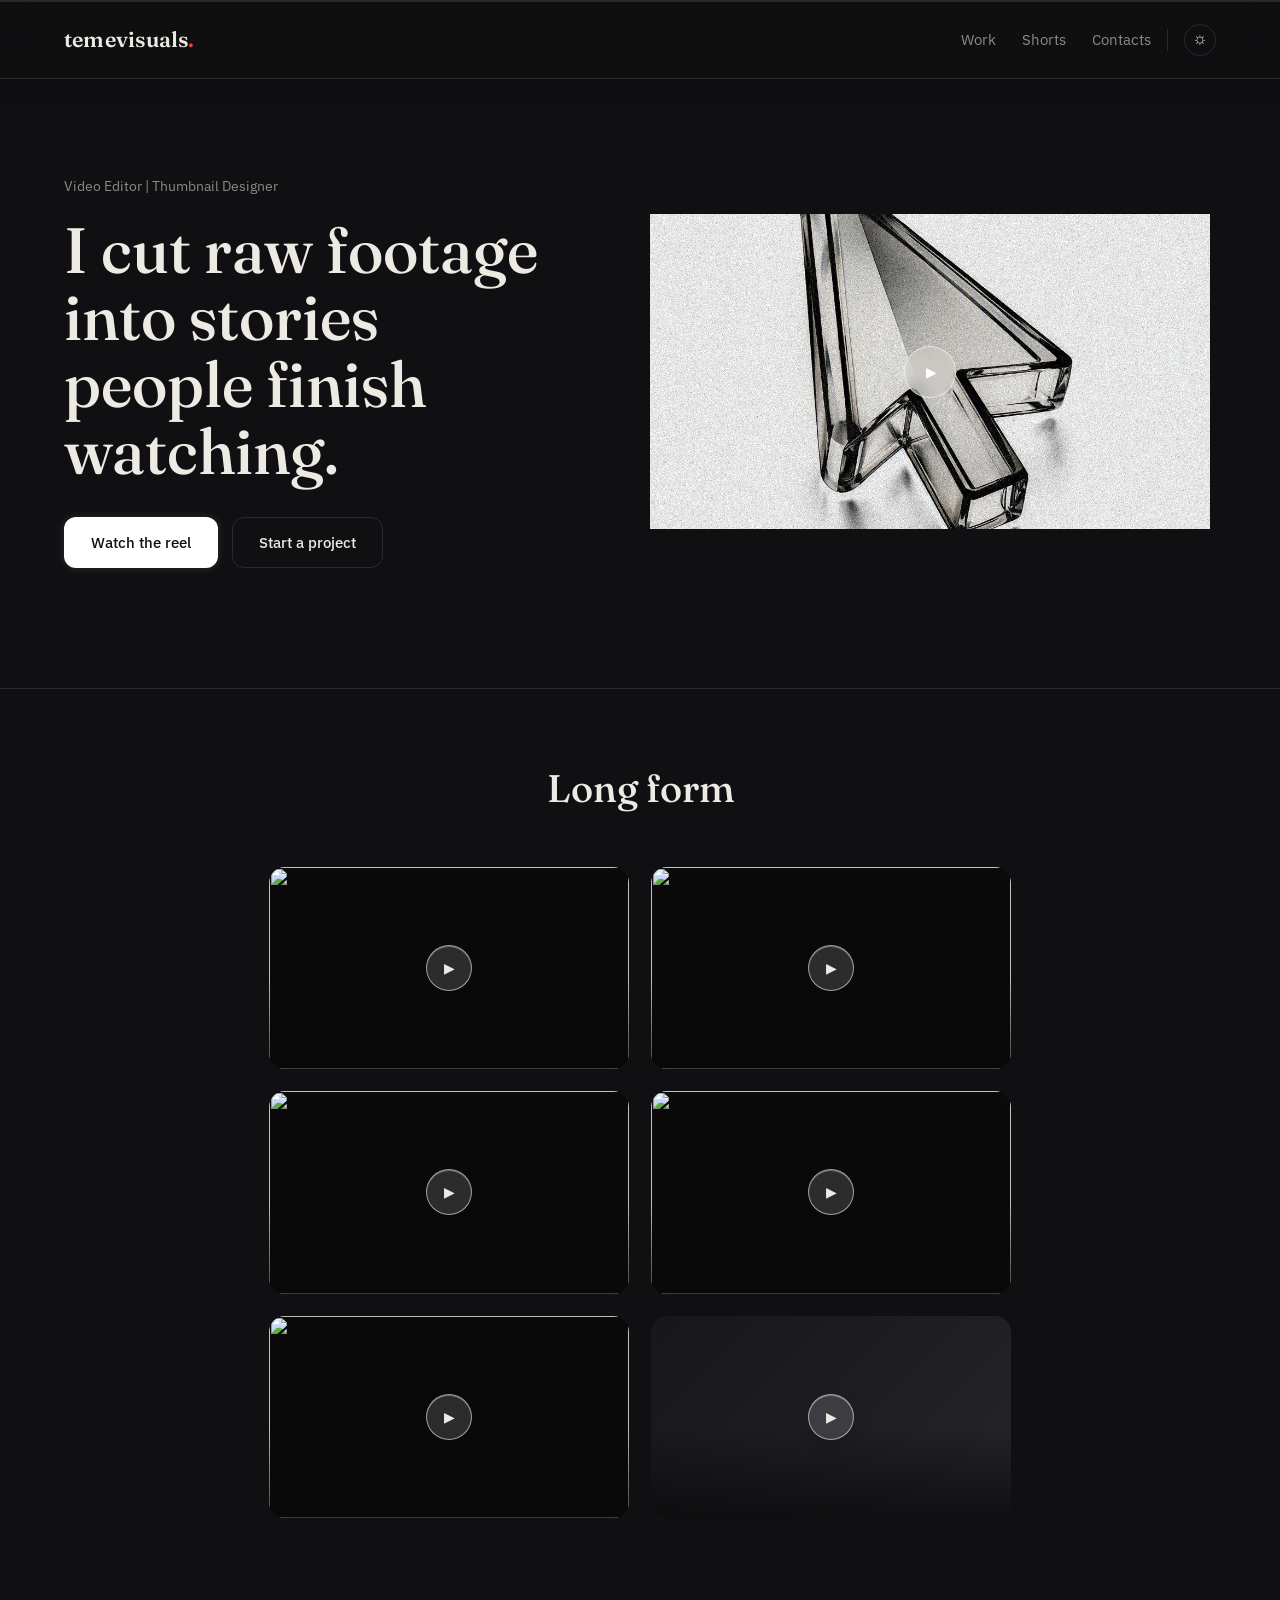
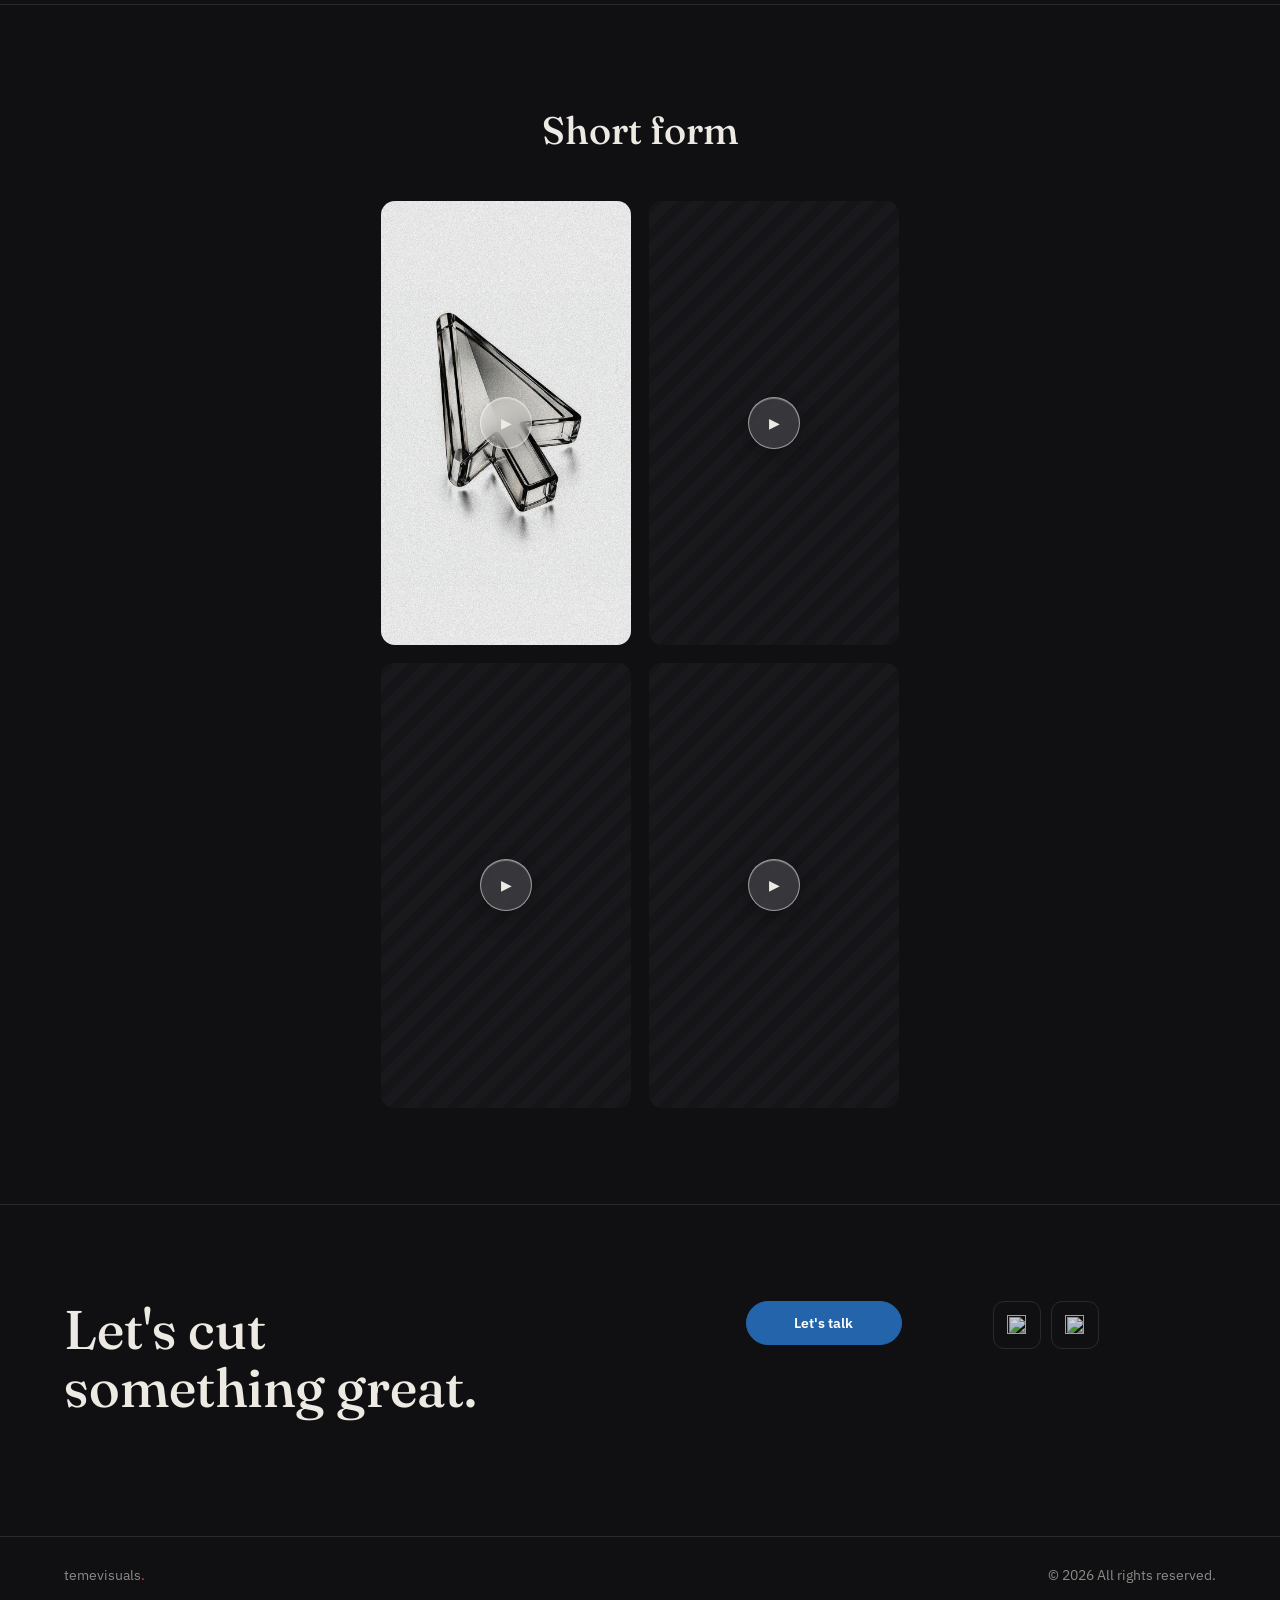
==== index.html @ 500f40ac "Switch Work section to a carousel" ====
<!DOCTYPE html>
<html lang="en">
<head>
  <meta charset="UTF-8" />
  <meta name="viewport" content="width=device-width, initial-scale=1.0" />
  <title>temevisuals — Video Editor Portfolio</title>
  <meta name="description" content="Video editing portfolio — short-form, long-form, and brand video work." />

  <!-- Favicon (a plain SVG frame-corner mark, swap the file in /assets whenever you like) -->
  <link rel="icon" type="image/svg+xml" href="assets/favicon.svg" />

  <!-- Google Fonts: Fraunces for big display headlines, IBM Plex Sans for everything else -->
  <link rel="preconnect" href="https://fonts.googleapis.com" />
  <link rel="preconnect" href="https://fonts.gstatic.com" crossorigin />
  <link href="https://fonts.googleapis.com/css2?family=Fraunces:ital,opsz,wght@0,9..144,400;0,9..144,500;0,9..144,600;1,9..144,500&family=IBM+Plex+Sans:wght@400;500;600&family=IBM+Plex+Mono:wght@500&family=Poppins:wght@400;500;600&display=swap" rel="stylesheet" />

  <link rel="stylesheet" href="css/style.css" />
</head>
<body>

  <!-- ============================================= -->
  <!-- NAV — sticky top bar -->
  <!-- ============================================= -->
  <header class="nav" id="nav">
    <a href="#home" class="nav__logo">temevisuals<span class="nav__logo-dot">.</span></a>

    <div class="nav__right">
      <nav class="nav__links" id="navLinks">
        <a href="#work">Work</a>
        <a href="#shorts">Shorts</a>
        <a href="#contact">Contacts</a>
      </nav>
      <span class="nav__divider" aria-hidden="true"></span>
      <button class="theme-toggle" id="themeToggle" type="button" aria-label="Switch to light mode" aria-pressed="false">
        <span class="theme-toggle__icon" aria-hidden="true">☼</span>
      </button>
      <button class="nav__toggle" id="navToggle" aria-label="Open menu" aria-expanded="false">
        <span></span><span></span><span></span>
      </button>
    </div>
  </header>

  <main>

    <!-- ============================================= -->
    <!-- HERO -->
    <!-- ============================================= -->
    <section class="hero" id="home">
      <div class="hero__text">
        <p class="hero__kicker">Video Editor | Thumbnail Designer</p>
        <h1 class="hero__title">
          I cut raw footage<br />into stories<br />people finish watching.
        </h1>
        <p class="hero__sub">
        </p>
        <div class="hero__actions">
          <a href="#work" class="btn btn--primary">Watch the reel</a>
          <a href="#contact" class="btn btn--ghost">Start a project</a>
        </div>
      </div>

      <div class="hero__scene hero__intro-video">
        <video id="introVideo" preload="metadata" playsinline poster="assets/img/project-1.jpg.png">
          <source src="Video/project-1.mp4" type="video/mp4" />
          Your browser does not support the video tag.
        </video>
        <button class="hero__video-play" id="introVideoPlay" type="button" aria-label="Play introduction video">▶</button>
      </div>
    </section>

    <!-- ============================================= -->
    <!-- WORK / BIN — list of projects styled like an
         editing software "project bin" -->
    <!-- ============================================= -->
    <section class="section work-section" id="work">
      <div class="section__head">
        <h2 class="section__title">Long form</h2>
      </div>

      <div class="bin" id="bin">
        <!-- Rows are generated by js/main.js from the PROJECTS array,
             so you only ever have to edit the list, not this HTML. -->
      </div>
    </section>

    <!-- ============================================= -->
    <!-- SHORTS — uploaded short-form videos -->
    <!-- ============================================= -->
    <section class="section shorts-section" id="shorts">
      <div class="section__head">
        <h2 class="section__title">Short form</h2>
      </div>

      <div class="shorts-grid" id="shortsGrid"></div>
    </section>


    <!-- ============================================= -->
    <!-- CONTACT -->
    <!-- ============================================= -->
    <section class="section contact" id="contact">
      <div class="contact__intro">
        <h2 class="contact__title">Let's cut<br />something great.</h2>
      </div>

      <div class="contact__actions">
        <div class="contact__email-block">
          <a class="contact__email" href="mailto:you@example.com">Let's talk</a>
        </div>

        <div class="contact__social-block">
          <div class="contact__social">
            <a href="https://youtube.com/@yourhandle" target="_blank" rel="noopener" aria-label="YouTube" title="YouTube">
              <img src="https://cdn.simpleicons.org/youtube/ffffff" alt="" />
            </a>
            <a href="https://instagram.com/yourhandle" target="_blank" rel="noopener" aria-label="Instagram" title="Instagram">
              <img src="https://cdn.simpleicons.org/instagram/ffffff" alt="" />
            </a>
          </div>
        </div>
      </div>
    </section>

  </main>

  <footer class="footer">
    <span>temevisuals<span class="nav__logo-dot">.</span></span>
    <span>© <span id="year"></span> All rights reserved.</span>
  </footer>

  <!-- ============================================= -->
  <!-- VIDEO MODAL — one shared modal, filled in by JS
       whenever a bin row is clicked -->
  <!-- ============================================= -->
  <div class="modal" id="modal" aria-hidden="true">
    <div class="modal__backdrop" id="modalBackdrop"></div>
    <div class="modal__box" role="dialog" aria-modal="true" aria-label="Video player">
      <button class="modal__close" id="modalClose" aria-label="Close video">×</button>
      <div class="modal__frame">
        <iframe id="modalIframe"
          src=""
          title="Video player"
          frameborder="0"
          allow="accelerometer; autoplay; clipboard-write; encrypted-media; gyroscope; picture-in-picture"
          allowfullscreen>
        </iframe>
      </div>
    </div>
  </div>

  <script src="js/main.js"></script>
</body>
</html>
---- css/style.css ----
/* =========================================================
  TOKENS
  Change these once and the whole site updates — this is
  the easiest way to re-theme the site without hunting
  through every rule below.
  ========================================================= */
:root {
  --bg:        #101012;
  --surface:   #18181B;
  --line:      #2A2A2E;
  --text:      #EDEAE3;
  --text-dim:  #8C8A87;
  --accent:    #E6482E;
  --accent-dim:#7A2A1F;

  --font-display: "Fraunces", Georgia, serif;
  --font-body: "IBM Plex Sans", -apple-system, BlinkMacSystemFont, sans-serif;
  --font-mono: "IBM Plex Mono", ui-monospace, monospace;

  --container: 1180px;
  --gutter: clamp(20px, 5vw, 64px);
  --radius: 12px;
  --card-radius: 14px;
}

body.is-light {
  --bg:        #f3f1ec;
  --surface:   #fffdf8;
  --line:      #d9d4ca;
  --text:      #202022;
  --text-dim:  #6e6a64;
  --accent:    #c83f28;
  --accent-dim:#9f3525;
}
body.is-light .nav { background: rgba(255, 255, 255, 0.88); }
body.is-light .nav__links a,
body.is-light .section__desc,
body.is-light .hero__kicker,
body.is-light .hero__sub,
body.is-light .contact__sub,
body.is-light .footer { color: #5d5953; }
body.is-light .hero__title,
body.is-light .section__title,
body.is-light .contact__title,
body.is-light .cap-row h3,
body.is-light .software-tile__name { color: #202022; }
body.is-light .bin-row,
body.is-light .short-card,
body.is-light .software-tile,
body.is-light .contact__social a { color: #202022; }
body.is-light .contact__social a { background: rgba(255, 255, 255, 0.68); }
body.is-light .btn--ghost { border-color: #bbb5ab; color: #202022; }
body.is-light .btn--ghost:hover { border-color: #202022; }

body {
  margin: 0;
  background: var(--bg);
  color: var(--text);
  font-family: var(--font-body);
  line-height: 1.55;
  -webkit-font-smoothing: antialiased;
  transition: background-color 0.65s cubic-bezier(0.22, 1, 0.36, 1), color 0.65s cubic-bezier(0.22, 1, 0.36, 1);
}
body,
.nav,
.section,
.bin-row,
.short-card,
.software-tile,
.about__portrait-frame,
.cap-row,
.btn,
.modal__frame {
  transition-property: background-color, color, border-color, box-shadow, transform;
  transition-duration: 0.65s;
  transition-timing-function: cubic-bezier(0.22, 1, 0.36, 1);
}

img { max-width: 100%; display: block; }
a { color: inherit; text-decoration: none; }

::selection { background: var(--accent); color: #100; }
:focus-visible {
  outline: 2px solid var(--accent);
  outline-offset: 3px;
}

/* =========================================================
   NAV
   ========================================================= */
.nav {
  position: sticky;
  top: 0;
  z-index: 40;
  display: flex;
  align-items: center;
  justify-content: space-between;
  padding: 22px var(--gutter);
  background: rgba(16, 16, 18, 0.48);
  backdrop-filter: blur(18px) saturate(135%);
  -webkit-backdrop-filter: blur(18px) saturate(135%);
  border: 1px solid rgba(255, 255, 255, 0.12);
  border-left: 0;
  border-right: 0;
  box-shadow: inset 0 1px 0 rgba(255, 255, 255, 0.1), 0 8px 24px rgba(0, 0, 0, 0.08);
  transition: border-color 0.3s ease, background 0.3s ease, box-shadow 0.3s ease;
}
.nav.is-scrolled { border-bottom-color: rgba(255, 255, 255, 0.2); box-shadow: inset 0 1px 0 rgba(255, 255, 255, 0.12), 0 8px 24px rgba(0, 0, 0, 0.14); }

.nav__logo {
  font-family: var(--font-display);
  font-size: 1.35rem;
  font-weight: 600;
  letter-spacing: 0.01em;
  display: inline-block;
  transition: transform 0.45s cubic-bezier(0.22, 1, 0.36, 1), color 0.35s ease;
}
.nav__logo:active { transform: scale(0.94); }
.nav__logo.is-returning { animation: logo-return 0.7s cubic-bezier(0.22, 1, 0.36, 1); }
@keyframes logo-return {
  0% { transform: translateY(0) scale(1); }
  45% { transform: translateY(-2px) scale(1.04); }
  100% { transform: translateY(0) scale(1); }
}
.nav__logo-dot { color: var(--accent); }

.nav__links { display: flex; align-items: center; gap: 26px; }
.nav__links a {
  font-size: 0.95rem;
  color: var(--text-dim);
  display: inline-block;
  transition: color 0.2s ease, transform 0.35s cubic-bezier(0.22, 1, 0.36, 1);
}
.nav__links a:hover { color: var(--text); }
.nav__links a:active { transform: scale(0.94); }

.nav__right { display: flex; align-items: center; gap: 16px; }
.nav__divider { width: 1px; height: 22px; background: var(--line); }

.theme-toggle {
  display: grid;
  place-items: center;
  width: 32px;
  height: 32px;
  padding: 0;
  border: 1px solid var(--line);
  border-radius: 50%;
  background: transparent;
  color: var(--text);
  cursor: pointer;
  transition: background 0.35s ease, border-color 0.35s ease, transform 0.45s cubic-bezier(0.22, 1, 0.36, 1), color 0.35s ease;
}
.theme-toggle:hover { background: var(--surface); border-color: var(--text-dim); transform: rotate(18deg) scale(1.06); }
.theme-toggle:active { transform: rotate(32deg) scale(0.92); }
.theme-toggle__icon { display: block; font-size: 1.05rem; line-height: 1; transition: transform 0.55s cubic-bezier(0.22, 1, 0.36, 1); }
.theme-toggle[aria-pressed="true"] .theme-toggle__icon { transform: rotate(180deg); }

.nav__toggle {
  display: none;
  flex-direction: column;
  justify-content: center;
  gap: 5px;
  width: 32px;
  height: 32px;
  background: none;
  border: none;
  cursor: pointer;
  padding: 0;
}
.nav__toggle span {
  height: 1.5px;
  background: var(--text);
  width: 100%;
  transition: transform 0.25s ease, opacity 0.25s ease;
}
.nav__toggle[aria-expanded="true"] span:nth-child(1) { transform: translateY(6.5px) rotate(45deg); }
.nav__toggle[aria-expanded="true"] span:nth-child(2) { opacity: 0; }
.nav__toggle[aria-expanded="true"] span:nth-child(3) { transform: translateY(-6.5px) rotate(-45deg); }

/* =========================================================
   BUTTONS
   ========================================================= */
.btn {
  display: inline-flex;
  align-items: center;
  padding: 13px 26px;
  font-size: 0.95rem;
  font-weight: 500;
  border-radius: var(--radius);
  border: 1px solid transparent;
  cursor: pointer;
  transition: background 0.2s ease, border-color 0.2s ease, color 0.2s ease, transform 0.35s cubic-bezier(0.22, 1, 0.36, 1);
}
.hero__actions .btn:active { transform: scale(0.96); }
.btn--primary { background: var(--accent); color: #150705; }
.btn--primary:hover { background: #f1583c; }
.hero__actions .btn--primary {
  background: #fff;
  color: #101012;
  box-shadow: 0 0 0 rgba(255, 255, 255, 0), 0 0 10px rgba(255, 255, 255, 0.12);
  transition: box-shadow 0.45s ease, background 0.35s ease, color 0.35s ease;
}
.hero__actions .btn--primary:hover {
  background: #fff;
  box-shadow: 0 0 14px rgba(255, 255, 255, 0.42), 0 0 28px rgba(255, 255, 255, 0.12);
}
body.is-light .hero__actions .btn--primary {
  background: #101012;
  color: #fff;
  box-shadow: none;
}
body.is-light .hero__actions .btn--primary:hover {
  background: #252529;
  box-shadow: none;
}

.btn--ghost { border-color: var(--line); color: var(--text); }
.btn--ghost:hover { border-color: var(--text-dim); }

/* =========================================================
   HERO
   ========================================================= */
.hero {
  display: grid;
  grid-template-columns: 0.95fr 1.05fr;
  align-items: center;
  gap: var(--gutter);
  padding: clamp(48px, 8vw, 96px) var(--gutter) clamp(64px, 10vw, 120px);
  max-width: var(--container);
  margin: 0 auto;
}

.hero__kicker {
  font-size: 0.9rem;
  color: var(--text-dim);
  margin: 0 0 18px;
}

.hero__title {
  font-family: var(--font-display);
  font-weight: 500;
  font-size: clamp(2.4rem, 5vw, 4rem);
  line-height: 1.05;
  margin: 0 0 24px;
  max-width: 14ch;
}

.hero__sub {
  color: var(--text-dim);
  max-width: 46ch;
  margin: 0 0 32px;
  font-size: 1.05rem;
}
.hero__sub strong { color: var(--text); font-weight: 600; }

.hero__actions { display: flex; gap: 14px; flex-wrap: wrap; }

.hero__scene { justify-self: center; width: 100%; max-width: 560px; }
.hero__intro-video { position: relative; aspect-ratio: 16 / 9; overflow: hidden; border-radius: 0; background: #09090a; }
.hero__intro-video video { display: block; width: 100%; height: 100%; object-fit: cover; }
.hero__video-play {
  position: absolute;
  top: 50%;
  left: 50%;
  z-index: 2;
  display: grid;
  place-items: center;
  width: 52px;
  height: 52px;
  padding: 0 0 0 2px;
  border: 1px solid rgba(255, 255, 255, 0.55);
  border-radius: 50%;
  background: rgba(255, 255, 255, 0.14);
  color: #fff;
  font-size: 0.9rem;
  cursor: pointer;
  transform: translate(-50%, -50%);
  backdrop-filter: blur(10px) saturate(135%);
  -webkit-backdrop-filter: blur(10px) saturate(135%);
}
.hero__video-play.is-playing { opacity: 0; pointer-events: none; }

/* =========================================================
   SECTION SHELL
   ========================================================= */
.section {
  max-width: var(--container);
  margin: 0 auto;
  padding: clamp(56px, 8vw, 96px) var(--gutter);
  border-top: 1px solid var(--line);
}

.section__head { max-width: 640px; margin-bottom: 40px; }

.section__title {
  font-family: var(--font-display);
  font-weight: 500;
  font-size: clamp(1.8rem, 3vw, 2.4rem);
  margin: 0 0 10px;
}

.section__desc { color: var(--text-dim); margin: 0; }

/* scroll-reveal: one quiet fade-up used consistently, not per-element chaos */
.reveal {
  opacity: 0;
  transform: translateY(16px);
  transition: opacity 0.6s ease, transform 0.6s ease;
}
.reveal.is-visible { opacity: 1; transform: none; }

/* =========================================================
   WORK / VIDEO GALLERY
   ========================================================= */
.work-section { padding-top: clamp(42px, 6vw, 70px); padding-bottom: clamp(42px, 6vw, 70px); }
.work-section .section__head,
.shorts-section .section__head { margin-right: auto; margin-left: auto; text-align: center; }
.bin {
  display: grid;
  grid-template-columns: repeat(2, minmax(0, 360px));
  justify-content: center;
  gap: 22px;
  padding: 8px 0 16px;
}

.bin-row {
  display: flex;
  flex-direction: column;
  min-width: 0;
  border: 0;
  border-radius: 16px;
  cursor: pointer;
  background: linear-gradient(145deg, #1d1d20, var(--surface));
  overflow: hidden;
  box-shadow: none;
  transition: opacity 0.65s ease;
}
.bin-row.reveal { opacity: 0; transform: none; filter: none; transition-delay: 0s; }
.bin-row:nth-child(2).reveal { transition-delay: 0.12s; }
.bin-row:nth-child(3).reveal { transition-delay: 0.24s; }
.bin-row:nth-child(4).reveal { transition-delay: 0.36s; }
.bin-row:nth-child(5).reveal { transition-delay: 0.48s; }
.bin-row.reveal.is-visible { opacity: 1; }

.bin-row__thumb {
  position: relative;
  width: 100%;
  aspect-ratio: 16 / 9;
  background: #0a0a0b;
  overflow: hidden;
}
.bin-row__thumb img { width: 100%; height: 100%; object-fit: cover; }
.bin-row__thumb iframe {
  position: absolute;
  z-index: 1;
  inset: 0;
  width: 100%;
  height: 100%;
  border: 0;
  opacity: 0;
  pointer-events: none;
  transition: opacity 0.3s ease;
}
.bin-row.is-playing .bin-row__thumb img,
.bin-row.is-playing .bin-row__play { opacity: 0; }
.bin-row.is-playing .bin-row__play { pointer-events: none; }
.bin-row.is-playing .bin-row__thumb iframe { opacity: 1; pointer-events: auto; }
.bin-row.is-playing .bin-row__thumb::after { display: none; }
.bin-row__thumb::after {
  content: "";
  position: absolute;
  inset: 0;
  background: linear-gradient(180deg, transparent 55%, rgba(8, 8, 9, 0.72));
  pointer-events: none;
}
.bin-row__play {
  position: absolute;
  z-index: 2;
  top: 50%;
  left: 50%;
  display: grid;
  place-items: center;
  width: 46px;
  height: 46px;
  padding: 0;
  border: 1px solid rgba(255, 255, 255, 0.55);
  border-radius: 50%;
  color: var(--text);
  font-size: 0.85rem;
  transform: translate(-50%, -50%);
  background: rgba(255, 255, 255, 0.14);
  box-shadow: inset 0 1px 0 rgba(255, 255, 255, 0.28), 0 5px 14px rgba(0, 0, 0, 0.16);
  backdrop-filter: blur(10px) saturate(135%);
  -webkit-backdrop-filter: blur(10px) saturate(135%);
  transition: none;
}

.bin-row__placeholder { display: grid; place-items: center; width: 100%; height: 100%; background: linear-gradient(135deg, #17171a, #25252a); color: var(--text-dim); }
.bin-row__placeholder + .bin-row__play { display: grid; }

/* =========================================================
   SHORTS
   ========================================================= */
.shorts-section .short-card.reveal {
  opacity: 0;
  filter: none;
  transform: none;
  transition: opacity 0.65s ease, border-color 0.25s ease, box-shadow 0.25s ease;
}
.shorts-section .short-card.reveal.is-visible { opacity: 1; transform: none; }
.shorts-section { max-width: var(--container); }
.shorts-grid {
  display: grid;
  grid-template-columns: repeat(2, minmax(0, 250px));
  justify-content: center;
  gap: 18px;
}
.short-card {
  min-width: 0;
  overflow: hidden;
  border: 0;
  border-radius: 14px;
  background: linear-gradient(145deg, #1d1d20, var(--surface));
  box-shadow: none;
}
.short-card__media {
  position: relative;
  aspect-ratio: 9 / 16;
  background: #09090a;
}
.short-card video {
  display: block;
  width: 100%;
  height: 100%;
  object-fit: cover;
}
.short-card__play {
  position: absolute;
  top: 50%;
  left: 50%;
  z-index: 2;
  display: grid;
  place-items: center;
  width: 52px;
  height: 52px;
  padding: 0;
  border: 1px solid rgba(255, 255, 255, 0.5);
  border-radius: 50%;
  background: rgba(255, 255, 255, 0.14);
  box-shadow: inset 0 1px 0 rgba(255, 255, 255, 0.28), 0 8px 22px rgba(0, 0, 0, 0.24);
  backdrop-filter: blur(12px) saturate(140%);
  -webkit-backdrop-filter: blur(12px) saturate(140%);
  color: var(--text);
  font-size: 0.9rem;
  cursor: pointer;
  transform: translate(-50%, -50%);
  transition: background 0.2s ease, border-color 0.2s ease, opacity 0.2s ease;
}
.short-card__play:hover { background: rgba(230, 72, 46, 0.78); border-color: rgba(255, 255, 255, 0.8); color: #150705; }
.short-card.is-playing .short-card__play { opacity: 0; pointer-events: none; }
.short-card__placeholder {
  display: flex;
  align-items: center;
  justify-content: center;
  flex-direction: column;
  gap: 10px;
  width: 100%;
  height: 100%;
  color: var(--text-dim);
  background: repeating-linear-gradient(135deg, #151518, #151518 10px, #19191d 10px, #19191d 20px);
}
/* =========================================================
   ABOUT
   ========================================================= */
.section--about {
  display: grid;
  grid-template-columns: 0.8fr 1.2fr;
  gap: var(--gutter);
  align-items: start;
}

.about__portrait-frame {
  aspect-ratio: 4 / 5;
  border-radius: var(--radius);
  overflow: hidden;
  background: var(--surface);
  border: 1px solid var(--line);
  display: flex;
  align-items: center;
  justify-content: center;
}
.about__portrait-frame.is-empty::before {
  content: "Add assets/portrait.jpg";
  color: var(--text-dim);
  font-size: 0.85rem;
  padding: 20px;
  text-align: center;
}
.about__portrait-frame img { width: 100%; height: 100%; object-fit: cover; }

.about__lead { font-size: 1.15rem; }
.about__lead strong { color: var(--accent); }

.about__copy a { color: var(--accent); border-bottom: 1px solid var(--accent-dim); }

.about__stats {
  list-style: none;
  padding: 24px 0 0;
  margin: 24px 0 0;
  border-top: 1px solid var(--line);
  display: flex;
  gap: 40px;
  flex-wrap: wrap;
}
.about__stats li {
  display: flex;
  flex-direction: column;
  color: var(--text-dim);
  font-size: 0.85rem;
}
.about__stats span {
  font-family: var(--font-display);
  font-size: 1.6rem;
  color: var(--text);
}

/* =========================================================
   CAPABILITIES
   ========================================================= */
.capabilities-section {
  position: relative;
  overflow: hidden;
  font-family: "Poppins", var(--font-body);
}
.capabilities-section::before {
  content: "";
  position: absolute;
  top: 74px;
  right: -90px;
  width: 260px;
  height: 260px;
  border: 1px solid rgba(230, 72, 46, 0.2);
  border-radius: 50%;
  box-shadow: 0 0 0 18px rgba(230, 72, 46, 0.035), 0 0 0 36px rgba(230, 72, 46, 0.025);
  pointer-events: none;
}
.capabilities-intro {
  position: relative;
  display: flex;
  align-items: flex-start;
  justify-content: space-between;
  gap: 24px;
  margin-bottom: 34px;
}
.capabilities-intro__copy { display: flex; flex-direction: column; align-items: flex-start; }
.capabilities-intro .section__head { margin-bottom: 0; }
.capabilities-intro__eyebrow,
.capabilities-intro__stamp {
  color: var(--accent);
  font-family: var(--font-mono);
  font-size: 0.72rem;
  letter-spacing: 0.08em;
  text-transform: uppercase;
}
.capabilities-intro__stamp { padding-top: 28px; color: var(--text-dim); }
body.is-light .capabilities-section {
  background: linear-gradient(135deg, rgba(255, 255, 255, 0.72), rgba(247, 241, 232, 0.55));
}
body.is-light .software-tile {
  border-color: rgba(32, 32, 34, 0.12);
  background: rgba(255, 255, 255, 0.72);
  box-shadow: 0 12px 24px rgba(98, 78, 52, 0.08);
}
body.is-light .cap-row { border-color: rgba(32, 32, 34, 0.14); }
.software-grid {
  position: relative;
  display: grid;
  grid-template-columns: 1.35fr 1fr 1fr;
  grid-template-rows: repeat(2, minmax(104px, auto));
  gap: 12px;
  margin-bottom: 44px;
}
.software-grid::before {
  content: "";
  position: absolute;
  right: 10%;
  bottom: -18px;
  left: 10%;
  height: 1px;
  background: linear-gradient(90deg, transparent, var(--accent), transparent);
  opacity: 0.45;
}
.software-tile {
  position: relative;
  display: flex;
  flex-direction: column;
  align-items: flex-start;
  justify-content: space-between;
  min-width: 0;
  min-height: 104px;
  padding: 16px;
  border: 1px solid rgba(255, 255, 255, 0.2);
  border-radius: 18px;
  background: linear-gradient(145deg, rgba(255, 255, 255, 0.14), rgba(255, 255, 255, 0.035));
  box-shadow: inset 0 1px 0 rgba(255, 255, 255, 0.2), 0 14px 28px rgba(0, 0, 0, 0.16);
  backdrop-filter: blur(14px) saturate(125%);
  -webkit-backdrop-filter: blur(14px) saturate(125%);
  transition: border-color 0.3s ease, transform 0.3s ease, box-shadow 0.3s ease, background 0.3s ease;
}
.software-tile:first-child { grid-row: 1 / 3; min-height: 220px; }
.software-tile:nth-child(2) { grid-column: 2 / 4; }
.software-tile:hover { border-color: rgba(230, 72, 46, 0.72); transform: translateY(-5px); box-shadow: inset 0 1px 0 rgba(255, 255, 255, 0.28), 0 20px 34px rgba(0, 0, 0, 0.24); }
.software-tile::after {
  content: "";
  position: absolute;
  top: 12px;
  right: 12px;
  width: 6px;
  height: 6px;
  border-radius: 50%;
  background: var(--accent);
  box-shadow: 0 0 12px var(--accent);
}
.software-tile__logo {
  display: grid;
  place-items: center;
  width: 40px;
  height: 40px;
  border: 1px solid rgba(255, 255, 255, 0.2);
  border-radius: 12px;
  font-family: var(--font-display);
  font-size: 1.05rem;
  font-weight: 600;
  letter-spacing: -0.03em;
}
.software-tile__logo--pr { background: #2a1748; color: #d7b7ff; }
.software-tile__logo--dr { background: #173d48; color: #9de9f5; }
.software-tile__logo--ae { background: #261449; color: #e1b7ff; }
.software-tile__logo--cc { background: #343434; color: var(--text); }
.software-tile__name {
  min-width: 0;
  color: var(--text);
  font-size: 0.88rem;
  font-weight: 500;
  line-height: 1.2;
}
.software-tile__copy {
  display: flex;
  flex-direction: column;
  gap: 5px;
  min-width: 0;
}
.software-tile__copy small {
  color: var(--text-dim);
  font-size: 0.72rem;
  line-height: 1.2;
}
.software-tile:first-child .software-tile__copy { gap: 8px; }
.software-tile:first-child .software-tile__name { font-size: 1.05rem; }
.software-tile:first-child .software-tile__copy small { font-size: 0.78rem; }
body.is-light .software-tile {
  border-color: rgba(32, 32, 34, 0.14);
  background: linear-gradient(145deg, rgba(255, 255, 255, 0.82), rgba(255, 255, 255, 0.42));
  box-shadow: inset 0 1px 0 rgba(255, 255, 255, 0.8), 0 14px 28px rgba(98, 78, 52, 0.1);
}
body.is-light .software-tile__logo { border-color: rgba(32, 32, 34, 0.12); }
.cap-list { border-top: 1px solid var(--line); }
.cap-row {
  position: relative;
  display: grid;
  grid-template-columns: 1fr;
  gap: 20px;
  align-items: baseline;
  padding: 26px 0;
  border-bottom: 1px solid var(--line);
  transition: padding 0.3s ease, border-color 0.3s ease, background-color 0.3s ease;
}
.cap-row:hover { padding-left: 12px; padding-right: 12px; background: rgba(230, 72, 46, 0.045); }
.cap-row:hover h3 { color: var(--accent); }
.cap-row h3 {
  font-family: var(--font-display);
  font-weight: 500;
  font-size: 1.15rem;
  margin: 0;
}
.cap-row p { margin: 0; color: var(--text-dim); }
.cap-row__tools {
  font-family: var(--font-mono);
  font-size: 0.78rem;
  color: var(--text-dim);
  text-align: right;
}

/* =========================================================
   QUOTE
   ========================================================= */
.quote {
  max-width: 780px;
  margin: 0 auto;
  padding: clamp(56px, 8vw, 96px) var(--gutter);
  text-align: center;
}
.quote__text {
  font-family: var(--font-display);
  font-style: italic;
  font-weight: 500;
  font-size: clamp(1.3rem, 2.6vw, 1.8rem);
  line-height: 1.4;
  margin: 0 0 20px;
}
.quote__attr { color: var(--text-dim); font-size: 0.9rem; }

/* =========================================================
   CONTACT
   ========================================================= */
.contact {
  display: grid;
  grid-template-columns: minmax(0, 1fr) minmax(320px, 0.85fr);
  gap: clamp(48px, 10vw, 140px);
  align-items: start;
  text-align: left;
}
.contact__intro { max-width: 560px; }
.contact__eyebrow,
.contact__label {
  display: block;
  color: var(--accent);
  font-family: var(--font-mono);
  font-size: 0.72rem;
  letter-spacing: 0.08em;
  text-transform: uppercase;
}
.contact__eyebrow { margin-bottom: 18px; }
.contact__title {
  font-family: var(--font-display);
  font-weight: 500;
  font-size: clamp(2.2rem, 5vw, 3.4rem);
  line-height: 1.08;
  margin: 0 0 22px;
}
.contact__sub { color: var(--text-dim); max-width: 42ch; margin: 0; font-size: 1.02rem; }
.contact__actions { display: grid; grid-template-columns: repeat(2, minmax(0, 1fr)); gap: 24px; align-items: start; margin-top: 0; }
.contact__email-block,
.contact__social-block {
  padding: 22px;
  border: 1px solid rgba(237, 234, 227, 0.14);
  border-radius: 16px;
  background: linear-gradient(145deg, rgba(255, 255, 255, 0.08), rgba(255, 255, 255, 0.025));
  box-shadow: inset 0 1px 0 rgba(255, 255, 255, 0.12), 0 14px 28px rgba(0, 0, 0, 0.12);
  backdrop-filter: blur(12px);
  -webkit-backdrop-filter: blur(12px);
  transition: border-color 0.3s ease, transform 0.3s ease, box-shadow 0.3s ease;
}
.contact__social-block {
  padding: 0;
  border: 0;
  border-radius: 0;
  background: transparent;
  box-shadow: none;
  backdrop-filter: none;
  -webkit-backdrop-filter: none;
}
.contact__email-block {
  padding: 0;
  border: 0;
  border-radius: 0;
  background: transparent;
  box-shadow: none;
  backdrop-filter: none;
  -webkit-backdrop-filter: none;
}
.contact__social-block { position: relative; }
.contact__email-block .contact__label,
.contact__social-block .contact__label { margin-top: 0; }
.contact__label { margin-bottom: 14px; color: var(--text-dim); }

.contact__email {
  display: inline-flex;
  align-items: center;
  justify-content: center;
  min-width: 118px;
  padding: 10px 18px;
  border: 1px solid #2364aa;
  border-radius: 999px;
  background: #2364aa;
  color: #fff;
  font-size: 0.9rem;
  font-weight: 600;
  margin: 0;
  transition: background 0.25s ease, border-color 0.25s ease, color 0.25s ease, transform 0.25s ease;
}
.contact__email:hover { border-color: #347ac4; background: #347ac4; color: #fff; transform: none; box-shadow: 0 0 12px rgba(35, 100, 170, 0.22); }
body.is-light .contact__email { background: #2364aa; border-color: #2364aa; color: #fff; }
body.is-light .contact__email:hover { background: #347ac4; border-color: #347ac4; color: #fff; transform: none; }

.contact__social { display: flex; gap: 10px; }
.contact__social a { display: grid; place-items: center; width: 46px; height: 46px; padding: 0; border: 1px solid var(--line); border-radius: 11px; color: var(--text-dim); transition: color 0.2s ease, border-color 0.2s ease, background 0.2s ease, transform 0.2s ease; }
.contact__social a img { width: 19px; height: 19px; object-fit: contain; opacity: 0.82; }
body.is-light .contact__social a img { filter: invert(1); }
.contact__social a span { color: var(--accent); }
.contact__social a:hover { color: var(--text); border-color: var(--accent); background: rgba(230, 72, 46, 0.08); transform: none; }

/* =========================================================
   FOOTER
   ========================================================= */
.footer {
  max-width: var(--container);
  margin: 0 auto;
  padding: 28px var(--gutter) 48px;
  display: flex;
  justify-content: space-between;
  color: var(--text-dim);
  font-size: 0.85rem;
  border-top: 1px solid var(--line);
}

/* =========================================================
   VIDEO MODAL
   ========================================================= */
.modal {
  position: fixed;
  inset: 0;
  z-index: 100;
  display: none;
  align-items: center;
  justify-content: center;
  padding: 24px;
}
.modal.is-open { display: flex; }

.modal__backdrop {
  position: absolute;
  inset: 0;
  background: rgba(8, 8, 9, 0.88);
}

.modal__box {
  position: relative;
  width: 100%;
  max-width: 960px;
}

.modal__frame {
  position: relative;
  width: 100%;
  aspect-ratio: 16 / 9;
  background: #000;
  border: 1px solid var(--line);
  border-radius: var(--radius);
  overflow: hidden;
}
.modal__frame iframe {
  position: absolute;
  inset: 0;
  width: 100%;
  height: 100%;
  border: 0;
}

.modal__close {
  position: absolute;
  top: -44px;
  right: 0;
  background: none;
  border: none;
  color: var(--text);
  font-size: 2rem;
  line-height: 1;
  cursor: pointer;
}

/* =========================================================
   RESPONSIVE
   ========================================================= */
@media (max-width: 900px) {
  .hero { grid-template-columns: 1fr; text-align: left; }
  .hero__scene { justify-self: start; max-width: 320px; }

  .section--about { grid-template-columns: 1fr; }
  .about__portrait-frame { max-width: 280px; }

  .bin { grid-template-columns: repeat(2, minmax(0, 1fr)); gap: 16px; padding: 8px 0 14px; }

  .cap-row { grid-template-columns: 1fr; }

  .software-grid { grid-template-columns: repeat(2, minmax(0, 1fr)); grid-template-rows: none; }
  .software-tile:first-child { grid-row: auto; min-height: 104px; }
  .software-tile:nth-child(2) { grid-column: auto; }
  .shorts-grid { grid-template-columns: repeat(2, minmax(0, 240px)); }

  .contact { grid-template-columns: 1fr; gap: 48px; align-items: start; }
  .contact__actions { grid-template-columns: repeat(2, minmax(0, 1fr)); }
}

@media (max-width: 720px) {
  .nav__links { 
    position: fixed;
    top: 68px;
    left: 0;
    right: 0;
    flex-direction: column;
    gap: 0;
    background: var(--bg);
    border-bottom: 1px solid var(--line);
    max-height: 0;
    overflow: hidden;
    transition: max-height 0.3s ease;
  }
  .nav__right { gap: 12px; }
  .nav__divider { display: none; }
  .nav__links.is-open { max-height: 300px; }
  .nav__links a { padding: 16px var(--gutter); border-top: 1px solid var(--line); }

  .nav__toggle { display: flex; }
  .bin { grid-template-columns: 1fr; gap: 16px; padding: 8px 0 14px; }
  .software-grid { gap: 10px; }
  .software-tile { padding: 12px; }
  .software-tile__name { font-size: 0.8rem; }
  .shorts-grid { grid-template-columns: minmax(0, 280px); }

  .contact__actions { grid-template-columns: 1fr; gap: 28px; }

  .footer { flex-direction: column; gap: 8px; }
}
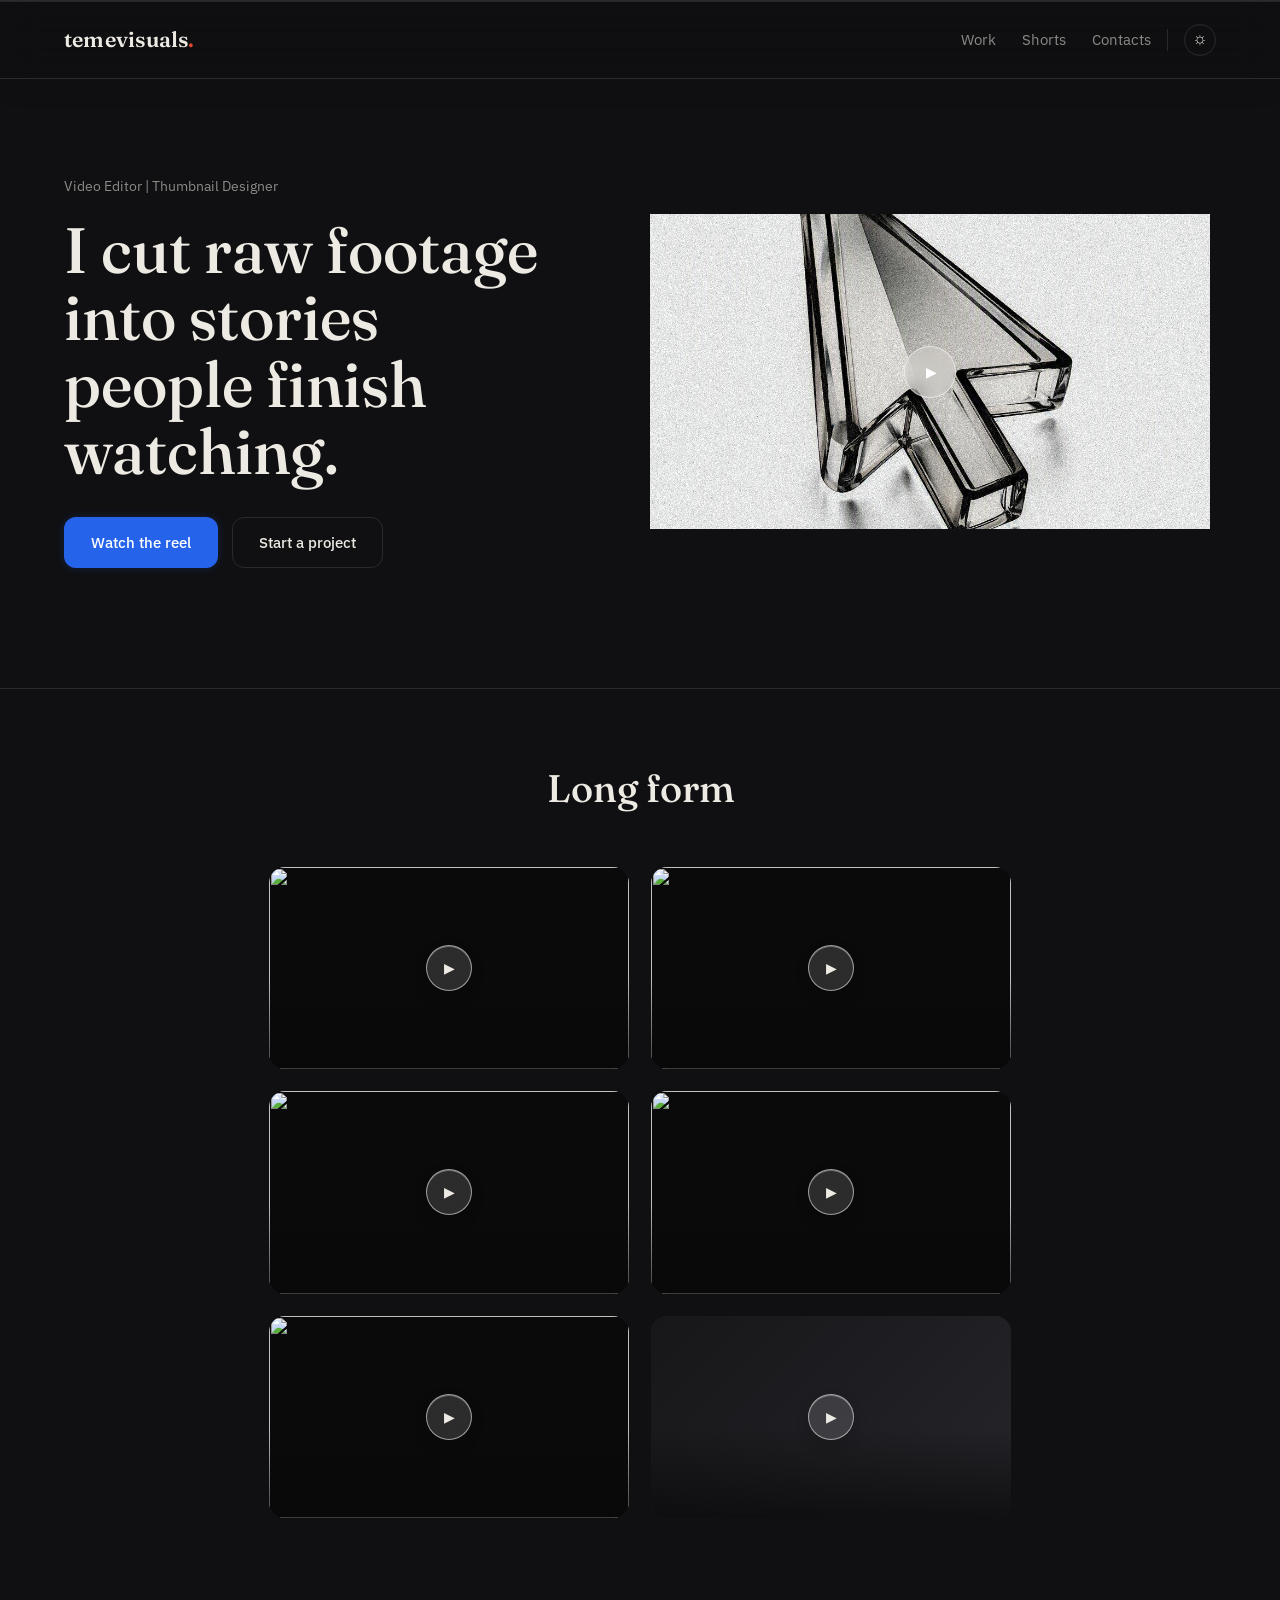
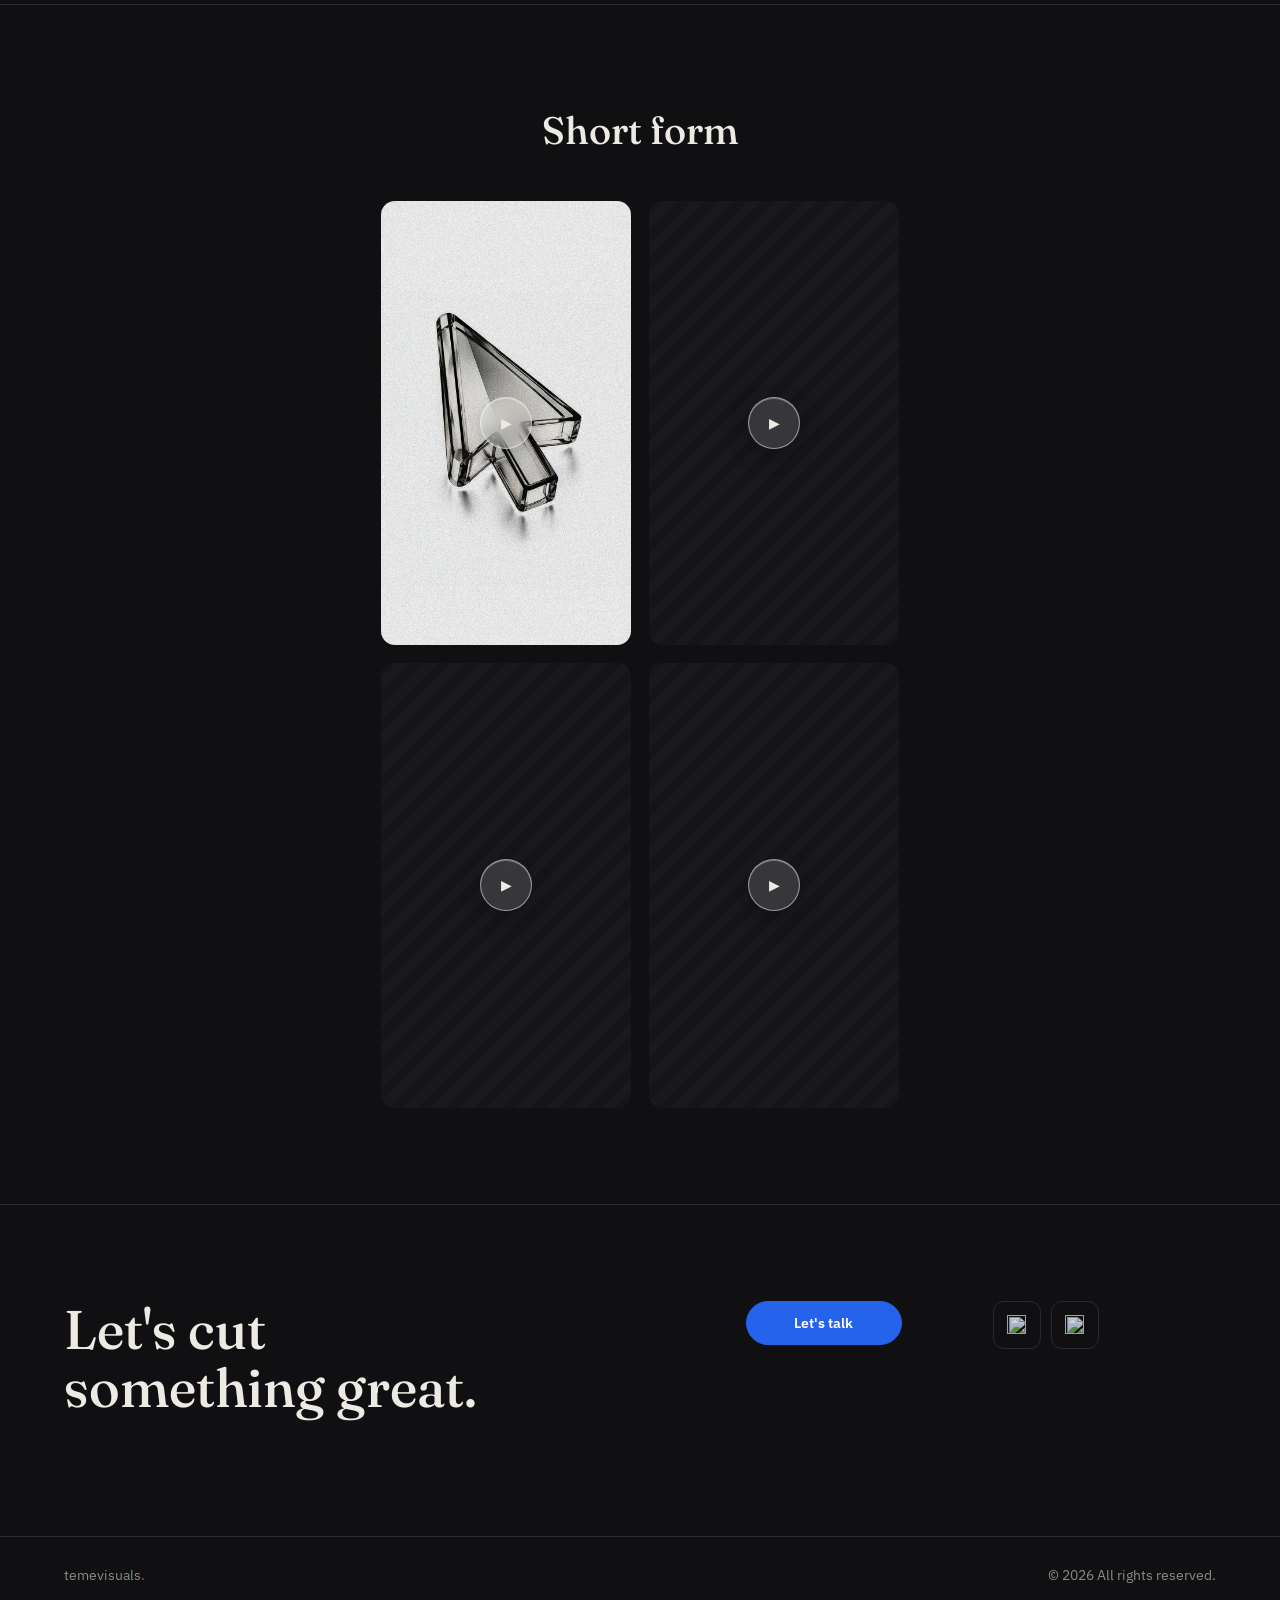
==== commit 4772c7b2: "Update site" ====
--- a/index.html
+++ b/index.html
@@ -6,8 +6,8 @@
   <title>temevisuals — Video Editor Portfolio</title>
   <meta name="description" content="Video editing portfolio — short-form, long-form, and brand video work." />
 
-  <!-- Favicon (a plain SVG frame-corner mark, swap the file in /assets whenever you like) -->
-  <link rel="icon" type="image/svg+xml" href="assets/favicon.svg" />
+  <!-- Favicon -->
+  <link rel="icon" type="image/png" href="assets/img/techopia-icon-mark.png" />
 
   <!-- Google Fonts: Fraunces for big display headlines, IBM Plex Sans for everything else -->
   <link rel="preconnect" href="https://fonts.googleapis.com" />
--- a/css/style.css
+++ b/css/style.css
@@ -192,25 +192,25 @@
   transition: background 0.2s ease, border-color 0.2s ease, color 0.2s ease, transform 0.35s cubic-bezier(0.22, 1, 0.36, 1);
 }
 .hero__actions .btn:active { transform: scale(0.96); }
-.btn--primary { background: var(--accent); color: #150705; }
-.btn--primary:hover { background: #f1583c; }
+.btn--primary { background: #2563EB; color: #fff; }
+.btn--primary:hover { background: #1d4ed8; }
 .hero__actions .btn--primary {
-  background: #fff;
-  color: #101012;
-  box-shadow: 0 0 0 rgba(255, 255, 255, 0), 0 0 10px rgba(255, 255, 255, 0.12);
+  background: #2563EB;
+  color: #fff;
+  box-shadow: 0 0 0 rgba(37, 99, 235, 0), 0 0 10px rgba(37, 99, 235, 0.2);
   transition: box-shadow 0.45s ease, background 0.35s ease, color 0.35s ease;
 }
 .hero__actions .btn--primary:hover {
-  background: #fff;
-  box-shadow: 0 0 14px rgba(255, 255, 255, 0.42), 0 0 28px rgba(255, 255, 255, 0.12);
+  background: #1d4ed8;
+  box-shadow: 0 0 14px rgba(37, 99, 235, 0.3), 0 0 28px rgba(37, 99, 235, 0.15);
 }
 body.is-light .hero__actions .btn--primary {
-  background: #101012;
+  background: #2563EB;
   color: #fff;
   box-shadow: none;
 }
 body.is-light .hero__actions .btn--primary:hover {
-  background: #252529;
+  background: #1d4ed8;
   box-shadow: none;
 }
 
@@ -349,7 +349,20 @@
   background: #0a0a0b;
   overflow: hidden;
 }
-.bin-row__thumb img { width: 100%; height: 100%; object-fit: cover; }
+.bin-row__thumb img,
+.bin-row__thumb video { width: 100%; height: 100%; object-fit: cover; display: block; }
+.bin-row__thumb img {
+  position: relative;
+  z-index: 0;
+}
+.bin-row__thumb video {
+  position: absolute;
+  inset: 0;
+  z-index: 1;
+  opacity: 0;
+  pointer-events: none;
+  transition: opacity 0.3s ease;
+}
 .bin-row__thumb iframe {
   position: absolute;
   z-index: 1;
@@ -364,7 +377,8 @@
 .bin-row.is-playing .bin-row__thumb img,
 .bin-row.is-playing .bin-row__play { opacity: 0; }
 .bin-row.is-playing .bin-row__play { pointer-events: none; }
-.bin-row.is-playing .bin-row__thumb iframe { opacity: 1; pointer-events: auto; }
+.bin-row.is-playing .bin-row__thumb iframe,
+.bin-row.is-playing .bin-row__thumb video { opacity: 1; pointer-events: auto; }
 .bin-row.is-playing .bin-row__thumb::after { display: none; }
 .bin-row__thumb::after {
   content: "";
@@ -780,25 +794,25 @@
   justify-content: center;
   min-width: 118px;
   padding: 10px 18px;
-  border: 1px solid #2364aa;
+  border: 1px solid #2563EB;
   border-radius: 999px;
-  background: #2364aa;
+  background: #2563EB;
   color: #fff;
   font-size: 0.9rem;
   font-weight: 600;
   margin: 0;
   transition: background 0.25s ease, border-color 0.25s ease, color 0.25s ease, transform 0.25s ease;
 }
-.contact__email:hover { border-color: #347ac4; background: #347ac4; color: #fff; transform: none; box-shadow: 0 0 12px rgba(35, 100, 170, 0.22); }
-body.is-light .contact__email { background: #2364aa; border-color: #2364aa; color: #fff; }
-body.is-light .contact__email:hover { background: #347ac4; border-color: #347ac4; color: #fff; transform: none; }
+.contact__email:hover { border-color: #1d4ed8; background: #1d4ed8; color: #fff; transform: none; box-shadow: 0 0 12px rgba(37, 99, 235, 0.22); }
+body.is-light .contact__email { background: #2563EB; border-color: #2563EB; color: #fff; }
+body.is-light .contact__email:hover { background: #1d4ed8; border-color: #1d4ed8; color: #fff; transform: none; }
 
 .contact__social { display: flex; gap: 10px; }
 .contact__social a { display: grid; place-items: center; width: 46px; height: 46px; padding: 0; border: 1px solid var(--line); border-radius: 11px; color: var(--text-dim); transition: color 0.2s ease, border-color 0.2s ease, background 0.2s ease, transform 0.2s ease; }
 .contact__social a img { width: 19px; height: 19px; object-fit: contain; opacity: 0.82; }
 body.is-light .contact__social a img { filter: invert(1); }
 .contact__social a span { color: var(--accent); }
-.contact__social a:hover { color: var(--text); border-color: var(--accent); background: rgba(230, 72, 46, 0.08); transform: none; }
+.contact__social a:hover { color: #2563EB; border-color: #2563EB; background: rgba(37, 99, 235, 0.08); transform: none; }
 
 /* =========================================================
    FOOTER
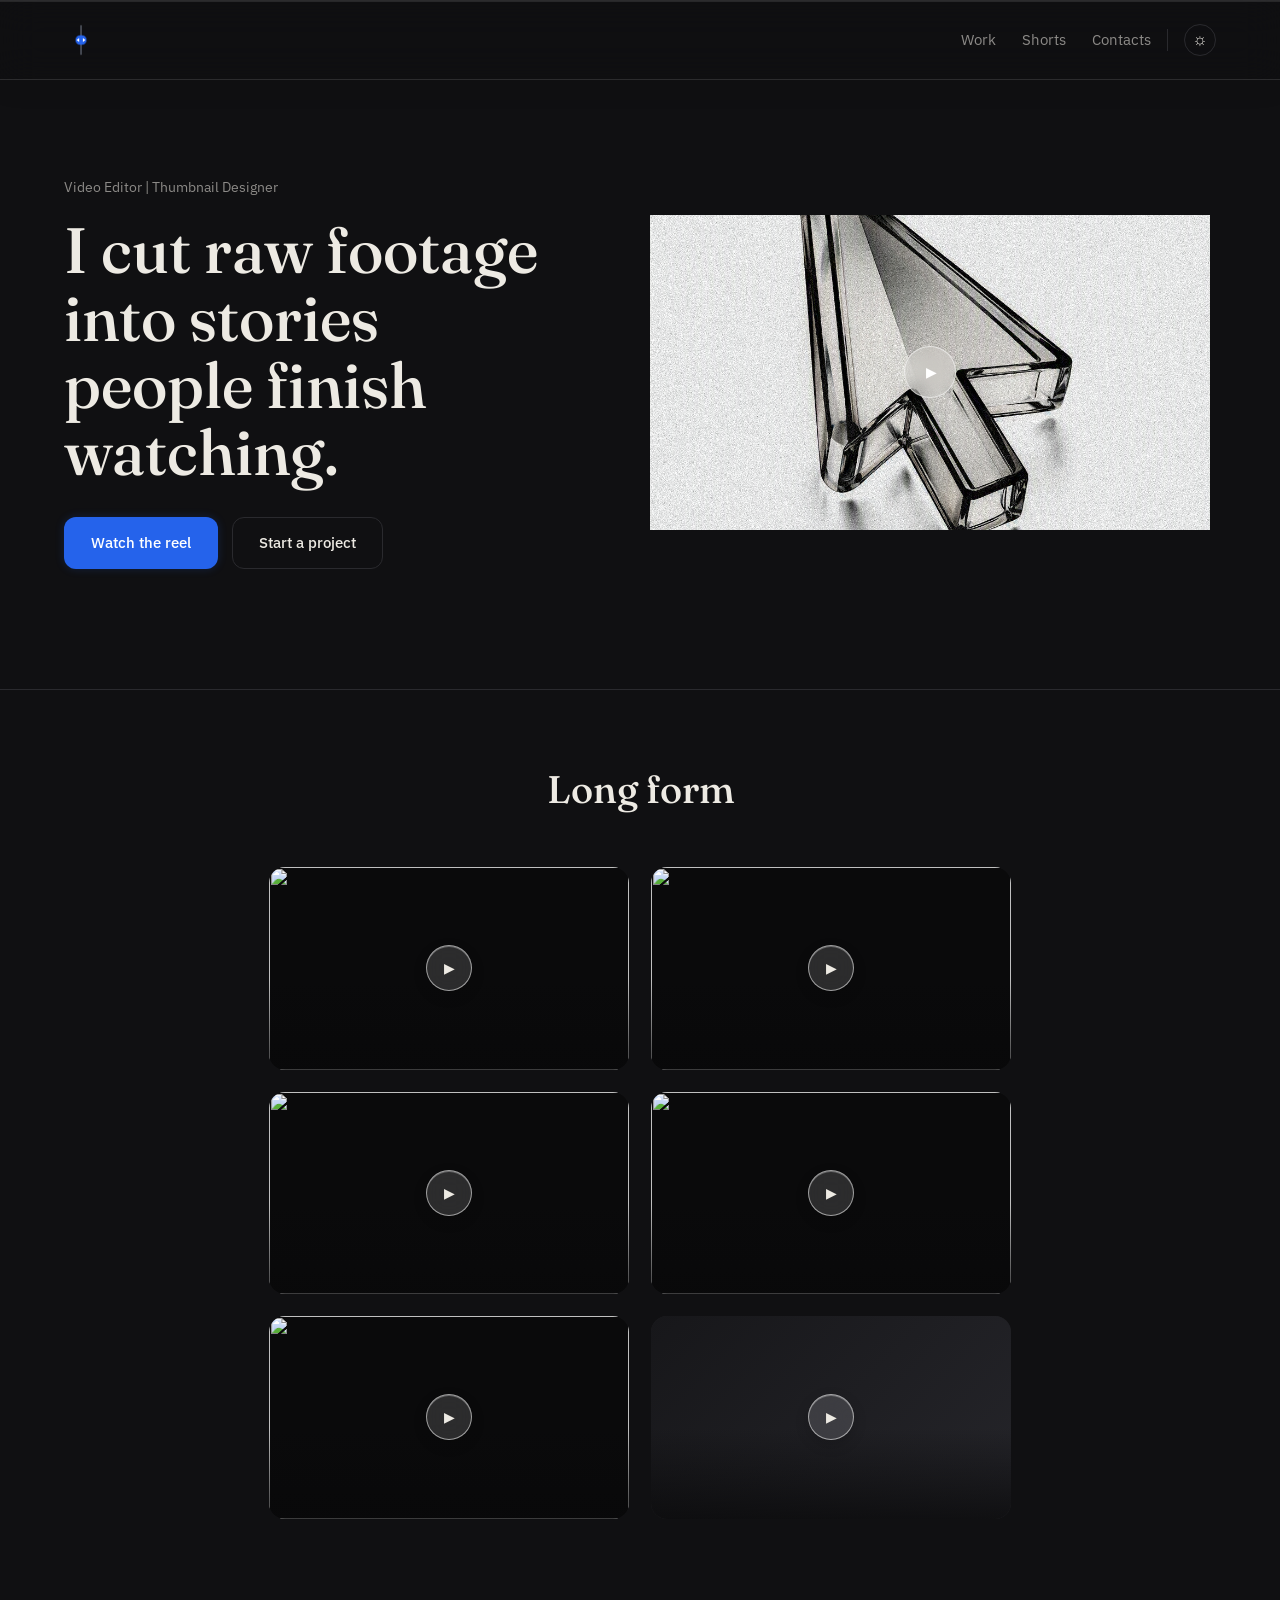
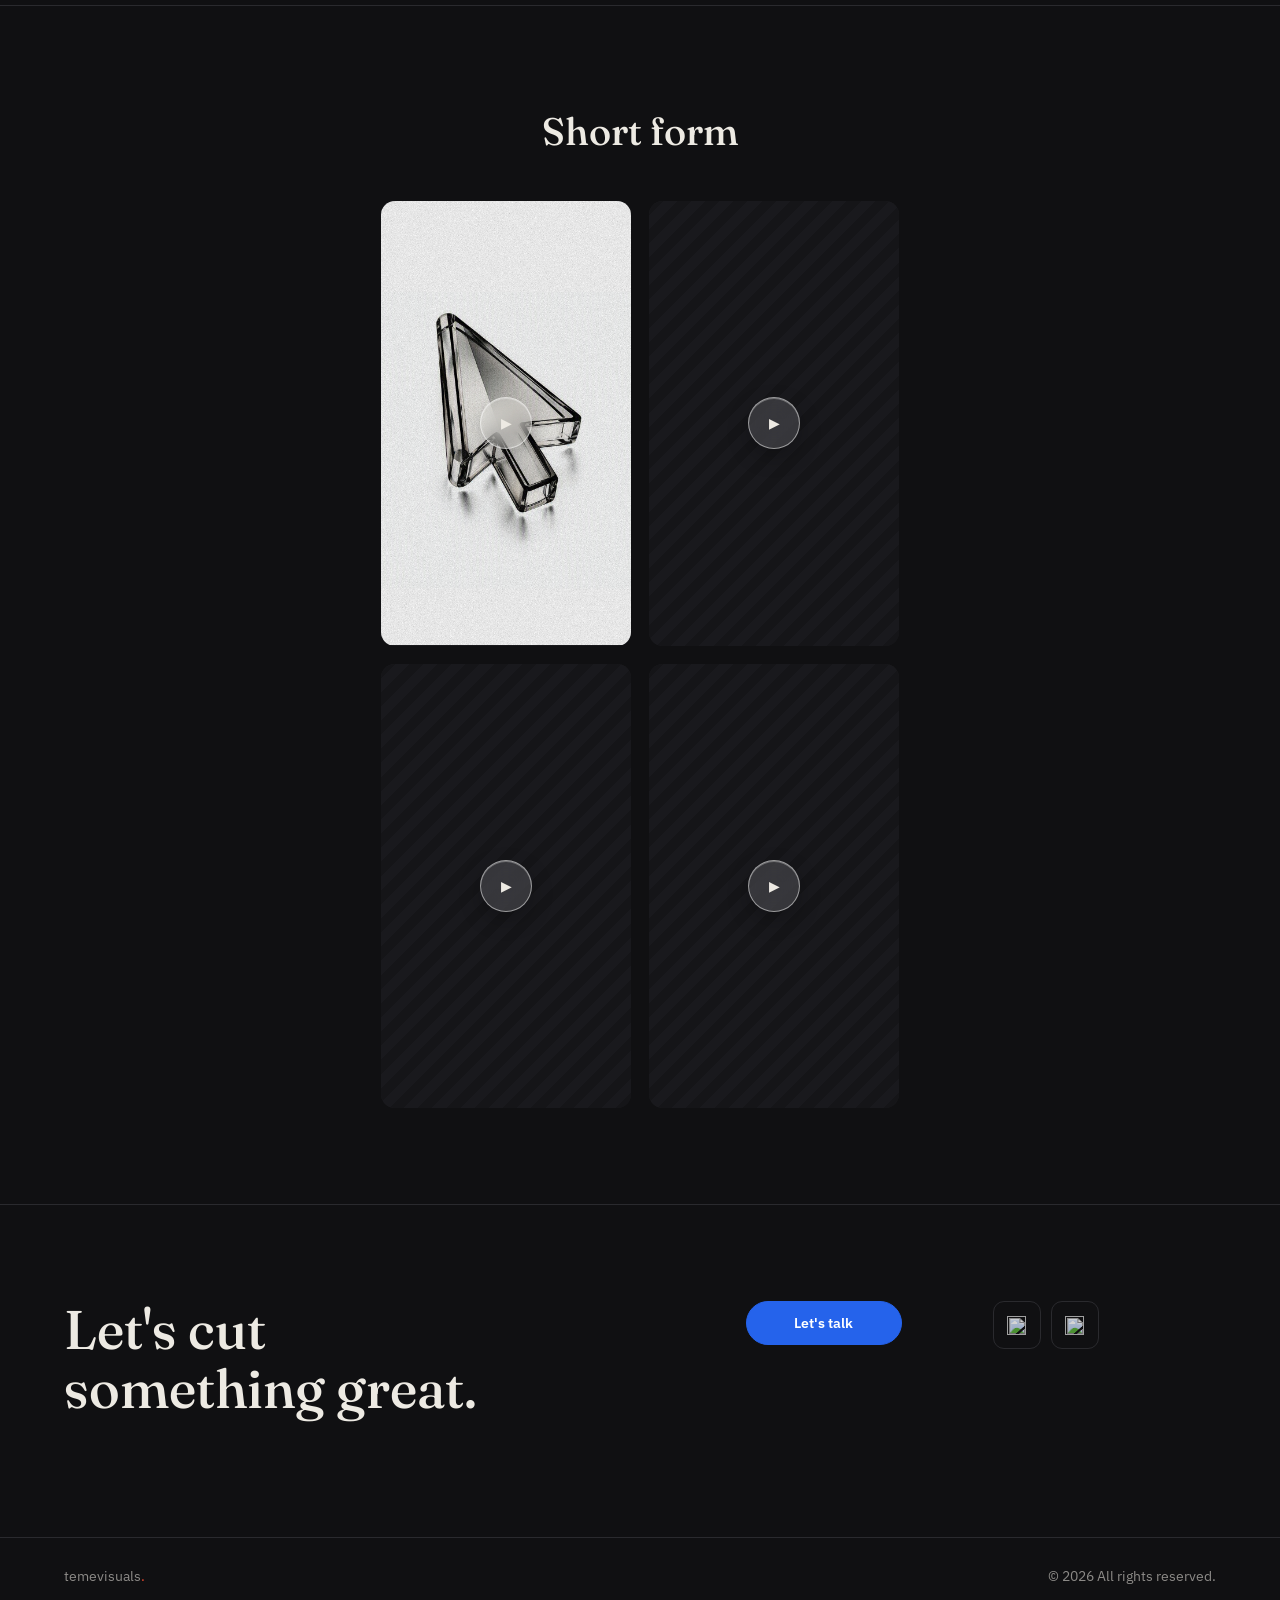
==== commit 1cc28630: "Test change" ====
--- a/index.html
+++ b/index.html
@@ -22,7 +22,9 @@
   <!-- NAV — sticky top bar -->
   <!-- ============================================= -->
   <header class="nav" id="nav">
-    <a href="#home" class="nav__logo">temevisuals<span class="nav__logo-dot">.</span></a>
+    <a href="#home" class="nav__logo" aria-label="Home">
+      <img src="assets/img/techopia-icon-mark.png" alt="Techopia icon" />
+    </a>
 
     <div class="nav__right">
       <nav class="nav__links" id="navLinks">
--- a/css/style.css
+++ b/css/style.css
@@ -108,12 +108,20 @@
 .nav.is-scrolled { border-bottom-color: rgba(255, 255, 255, 0.2); box-shadow: inset 0 1px 0 rgba(255, 255, 255, 0.12), 0 8px 24px rgba(0, 0, 0, 0.14); }
 
 .nav__logo {
+  display: inline-flex;
+  align-items: center;
+  justify-content: center;
   font-family: var(--font-display);
   font-size: 1.35rem;
   font-weight: 600;
   letter-spacing: 0.01em;
-  display: inline-block;
   transition: transform 0.45s cubic-bezier(0.22, 1, 0.36, 1), color 0.35s ease;
+}
+.nav__logo img {
+  display: block;
+  width: 34px;
+  height: 34px;
+  object-fit: contain;
 }
 .nav__logo:active { transform: scale(0.94); }
 .nav__logo.is-returning { animation: logo-return 0.7s cubic-bezier(0.22, 1, 0.36, 1); }
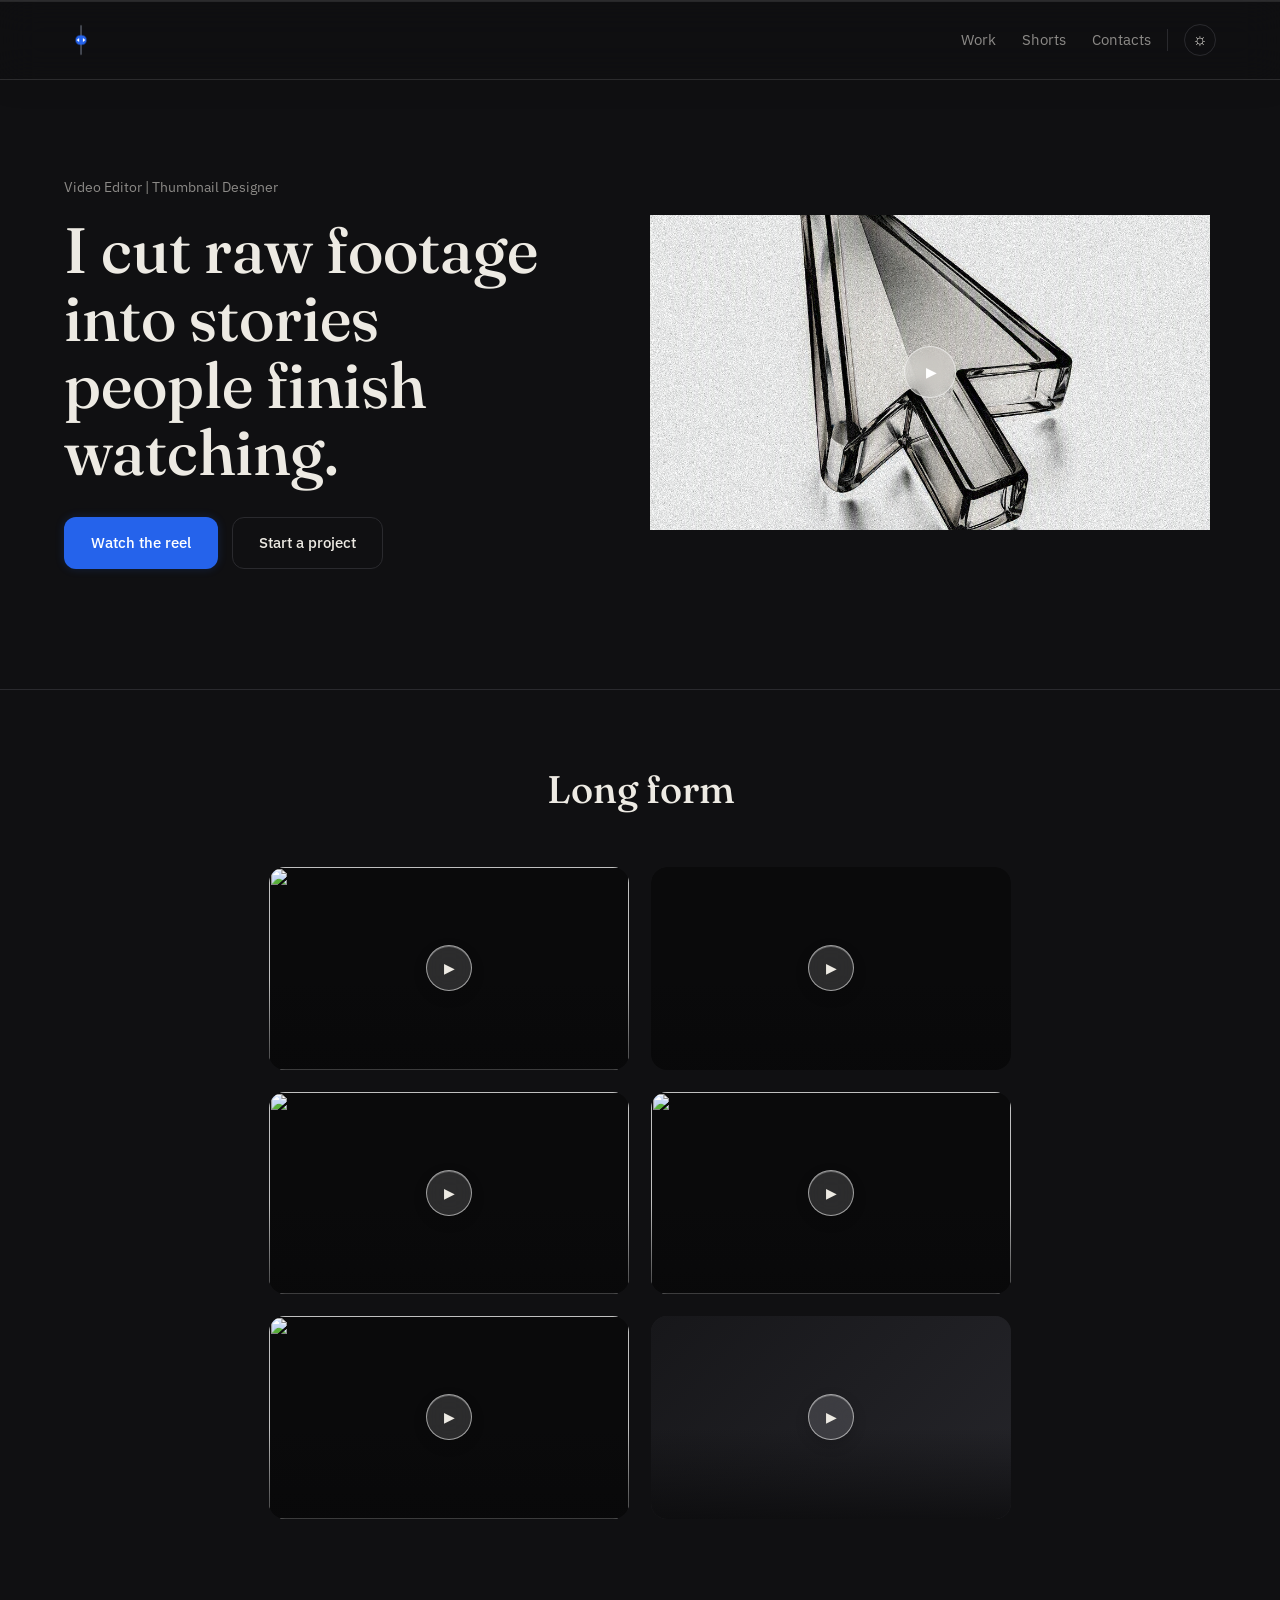
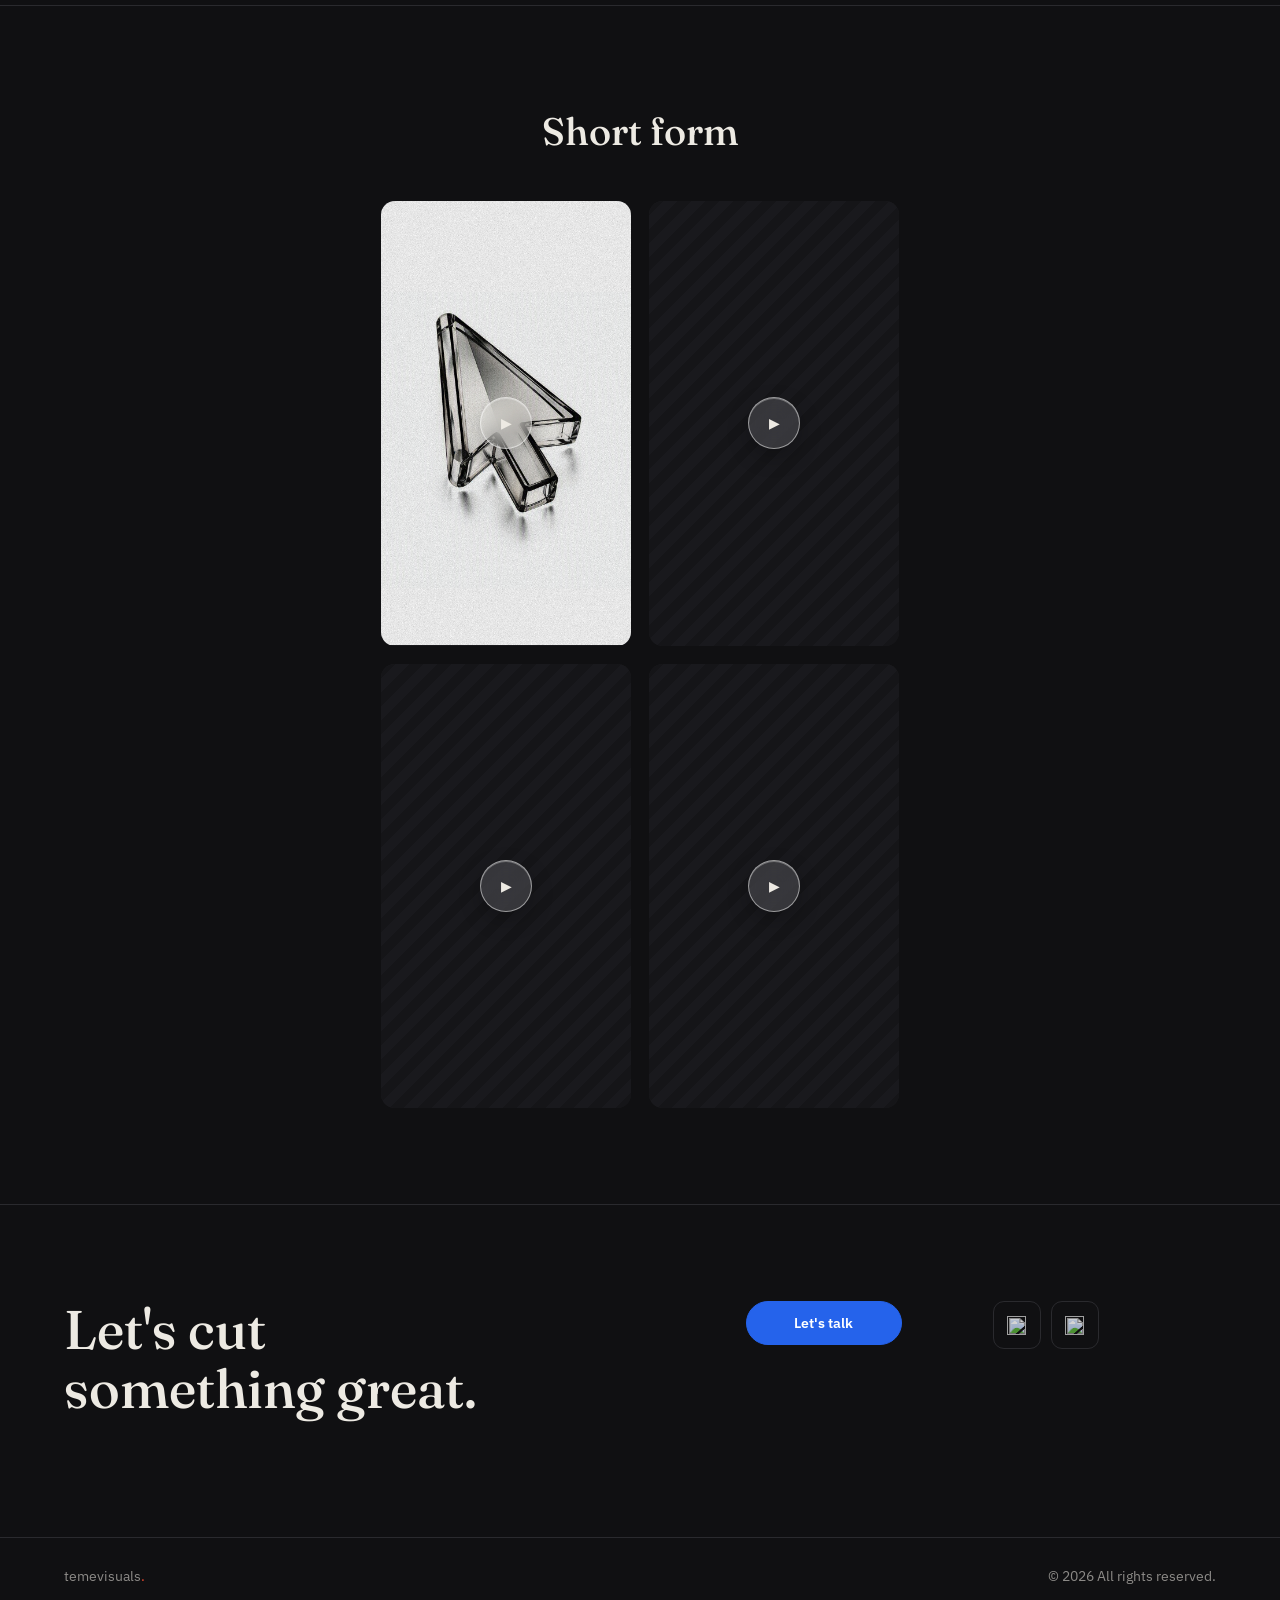
==== commit 35dba4b0: "Describe what you changed" ====
--- a/index.html
+++ b/index.html
@@ -3,7 +3,7 @@
 <head>
   <meta charset="UTF-8" />
   <meta name="viewport" content="width=device-width, initial-scale=1.0" />
-  <title>temevisuals — Video Editor Portfolio</title>
+  <title>techopia — Portfolio</title>
   <meta name="description" content="Video editing portfolio — short-form, long-form, and brand video work." />
 
   <!-- Favicon -->
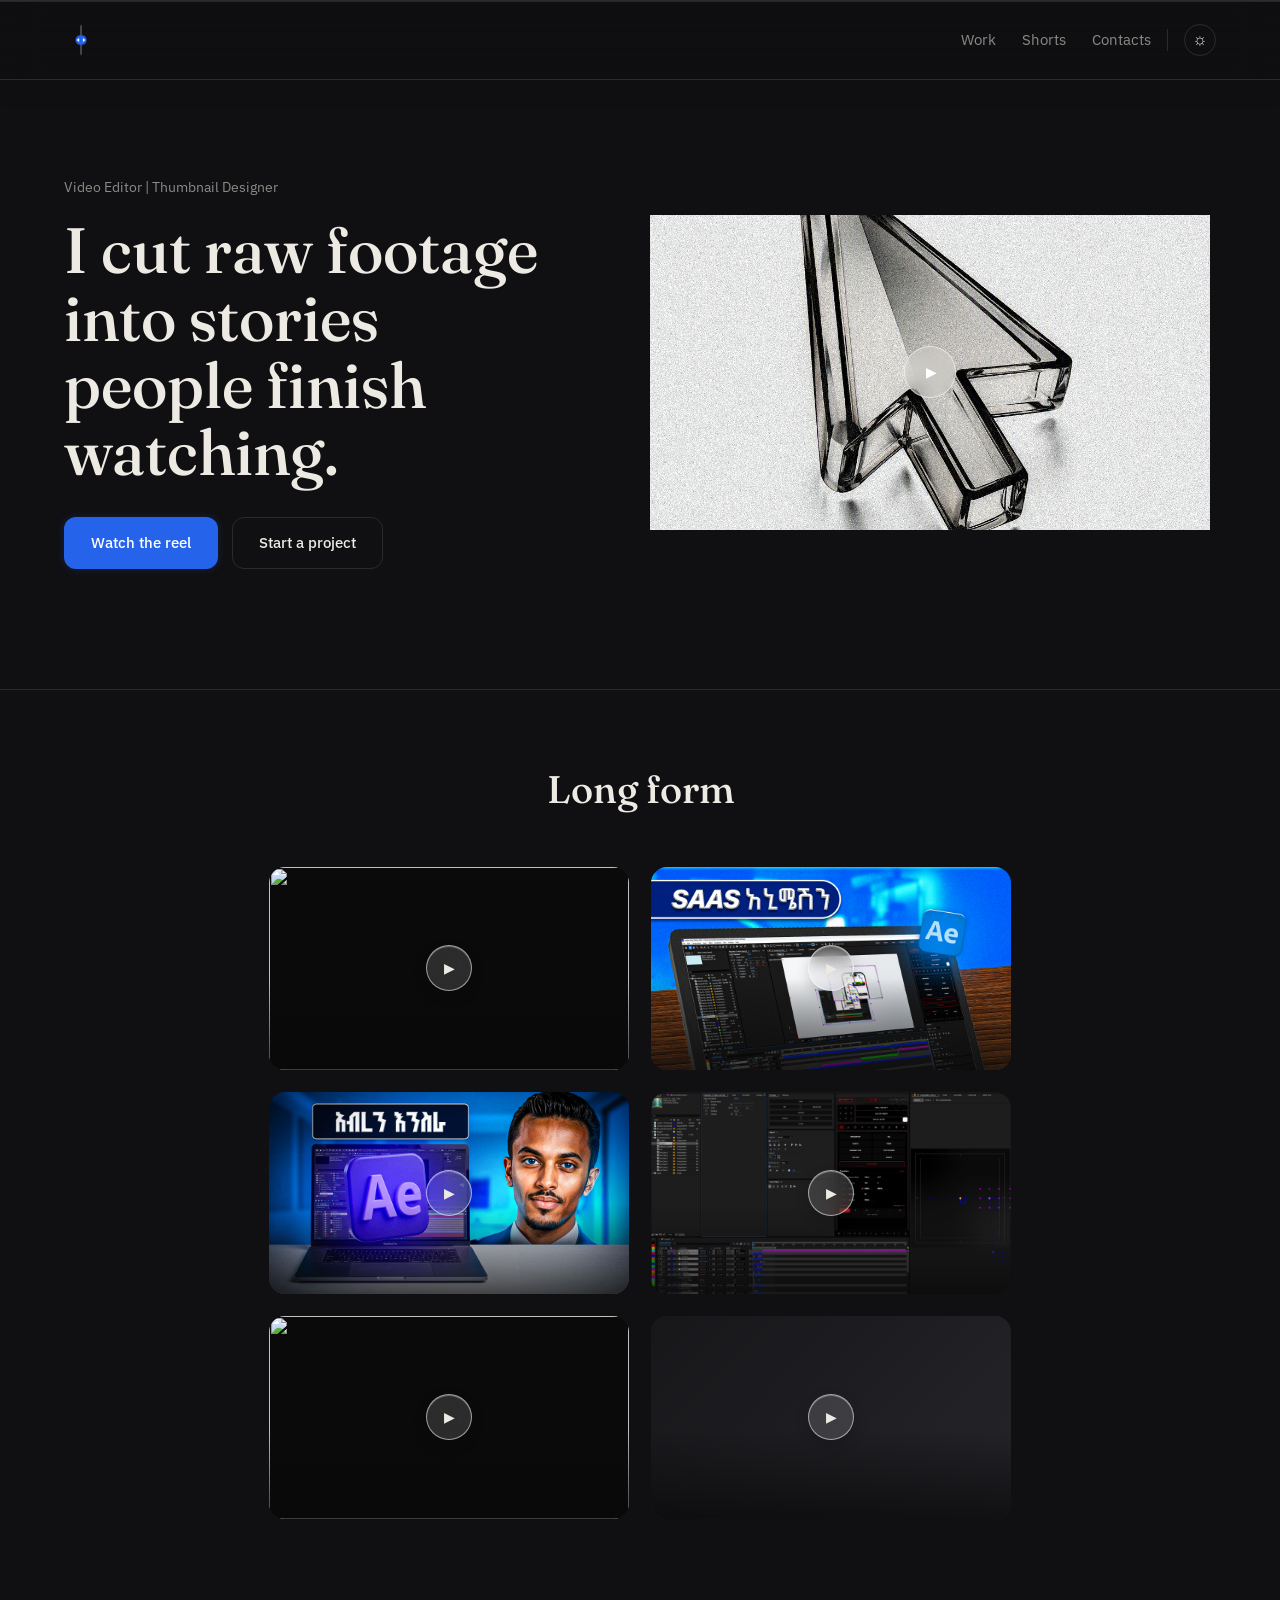
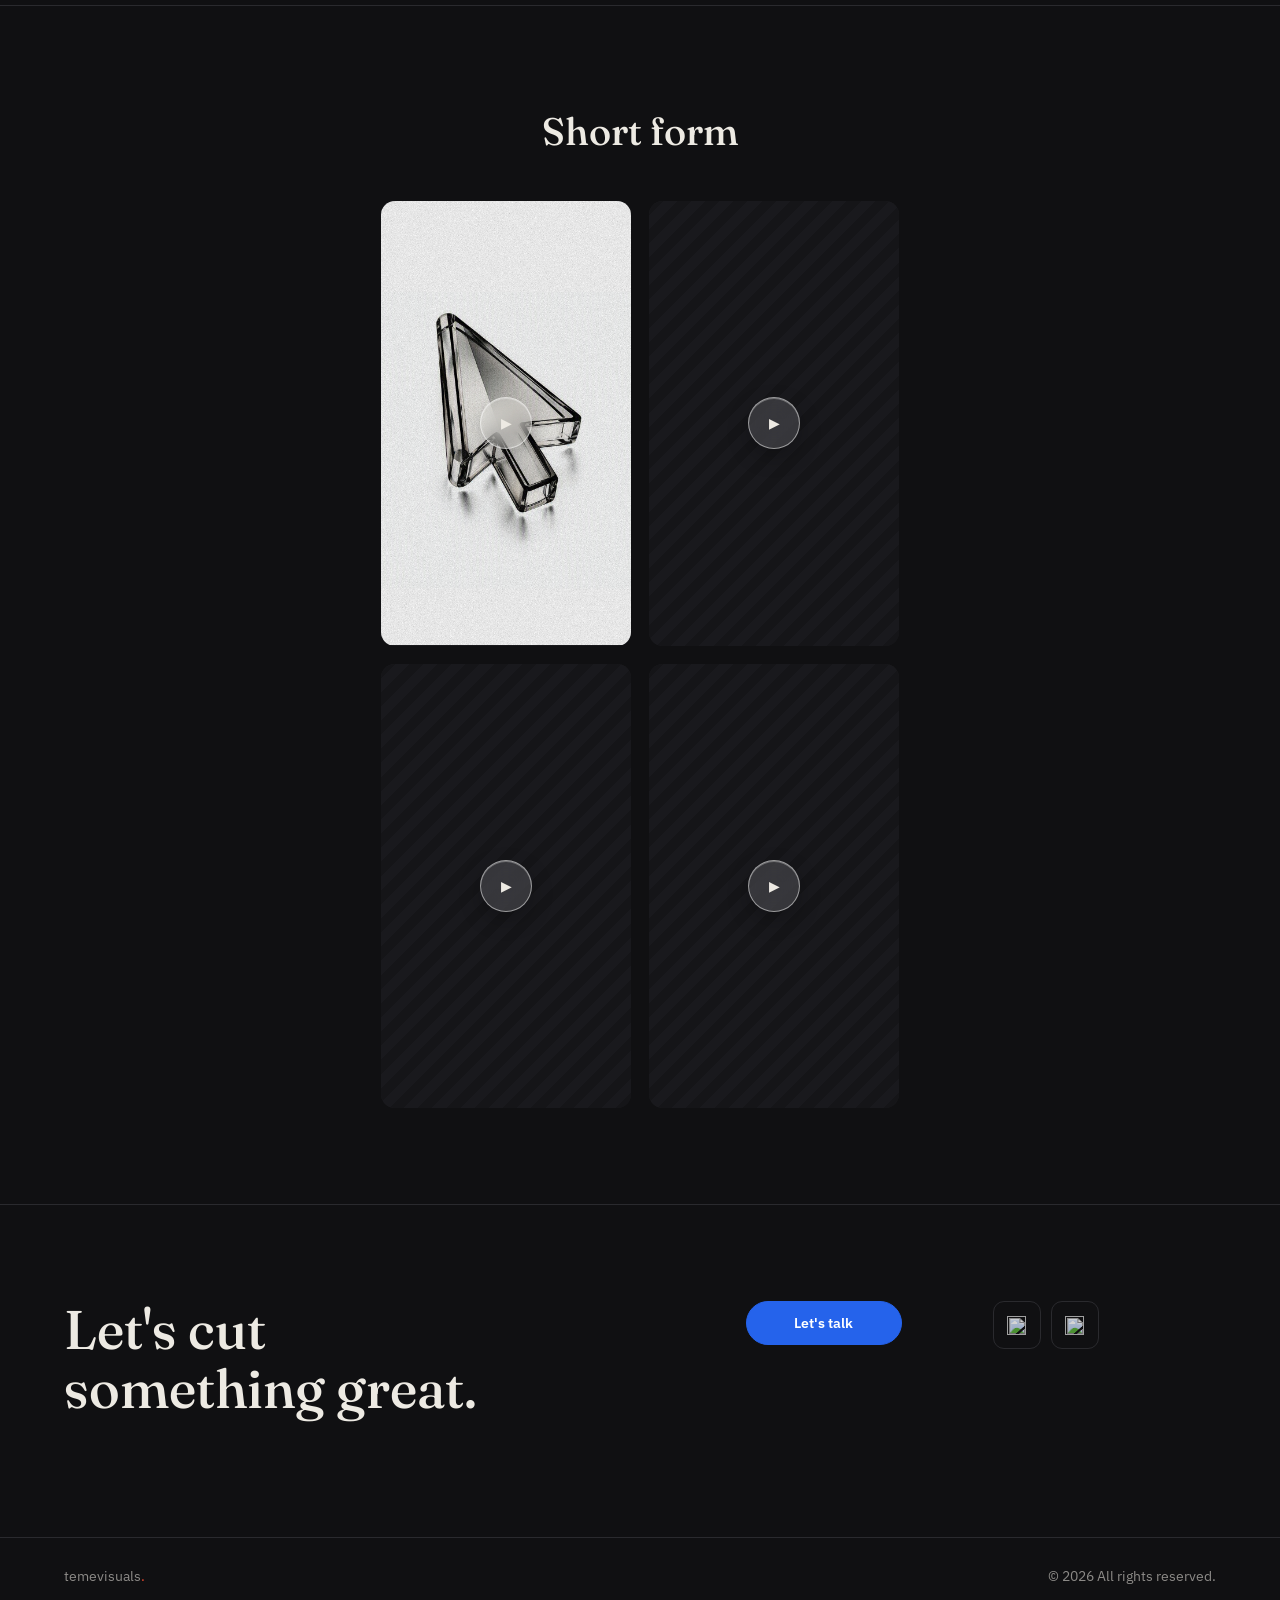
==== commit 289e083c: "Describe what you changed" ====
--- a/index.html
+++ b/index.html
@@ -112,10 +112,10 @@
 
         <div class="contact__social-block">
           <div class="contact__social">
-            <a href="https://youtube.com/@yourhandle" target="_blank" rel="noopener" aria-label="YouTube" title="YouTube">
+            <a href="https://www.youtube.com/@techopia_Official" target="_blank" rel="noopener" aria-label="YouTube" title="YouTube">
               <img src="https://cdn.simpleicons.org/youtube/ffffff" alt="" />
             </a>
-            <a href="https://instagram.com/yourhandle" target="_blank" rel="noopener" aria-label="Instagram" title="Instagram">
+            <a href="https://www.instagram.com/techopia_official?stkn=NXEwcTcycWR0ZWF3" target="_blank" rel="noopener" aria-label="Instagram" title="Instagram">
               <img src="https://cdn.simpleicons.org/instagram/ffffff" alt="" />
             </a>
           </div>
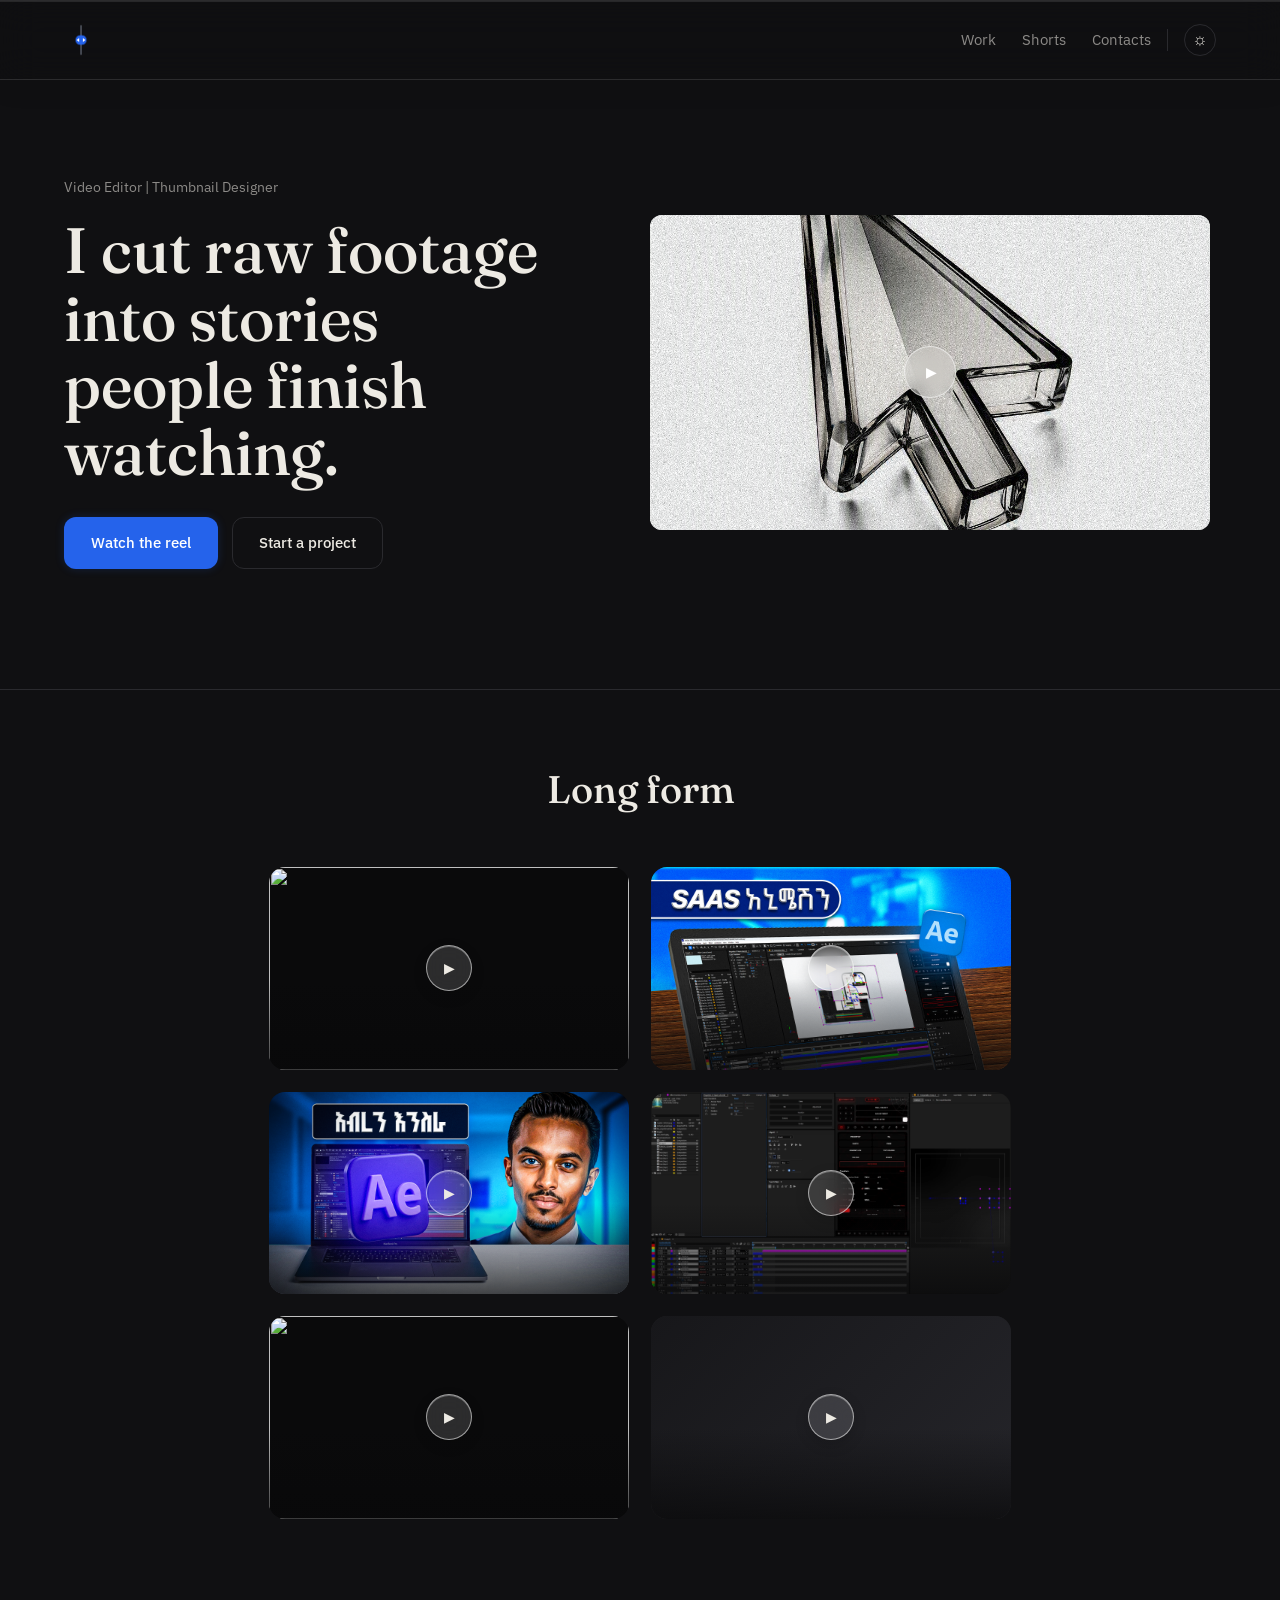
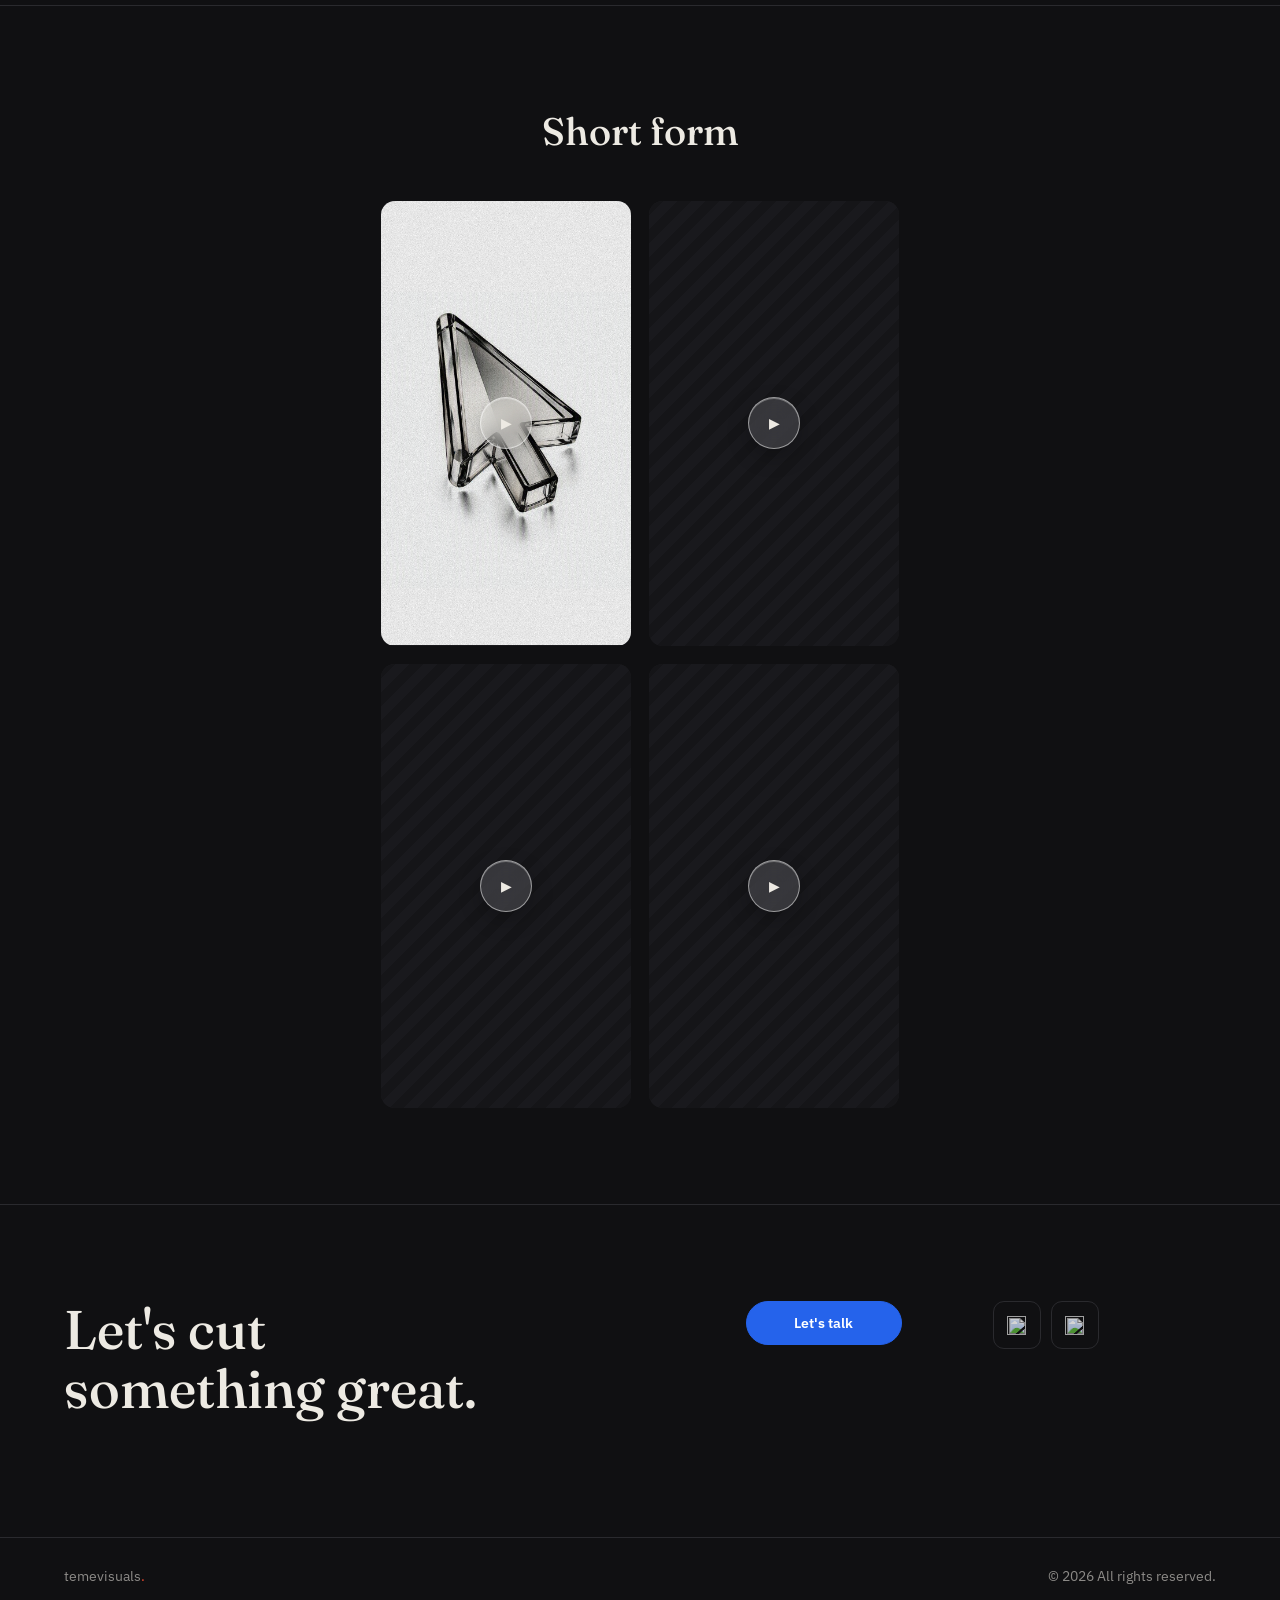
==== commit 0e1c8463: "Describe what you changed" ====
--- a/index.html
+++ b/index.html
@@ -66,6 +66,7 @@
           <source src="Video/project-1.mp4" type="video/mp4" />
           Your browser does not support the video tag.
         </video>
+        <img class="hero__intro-cover" src="assets/img/project-1.jpg.png" alt="" />
         <button class="hero__video-play" id="introVideoPlay" type="button" aria-label="Play introduction video">▶</button>
       </div>
     </section>
--- a/css/style.css
+++ b/css/style.css
@@ -264,8 +264,10 @@
 .hero__actions { display: flex; gap: 14px; flex-wrap: wrap; }
 
 .hero__scene { justify-self: center; width: 100%; max-width: 560px; }
-.hero__intro-video { position: relative; aspect-ratio: 16 / 9; overflow: hidden; border-radius: 0; background: #09090a; }
+.hero__intro-video { position: relative; aspect-ratio: 16 / 9; overflow: hidden; border-radius: 12px; background: #09090a; }
 .hero__intro-video video { display: block; width: 100%; height: 100%; object-fit: cover; }
+.hero__intro-cover { position: absolute; inset: 0; z-index: 1; width: 100%; height: 100%; object-fit: cover; pointer-events: none; transition: opacity 0.2s ease; }
+.hero__intro-video.is-playing .hero__intro-cover { opacity: 0; }
 .hero__video-play {
   position: absolute;
   top: 50%;
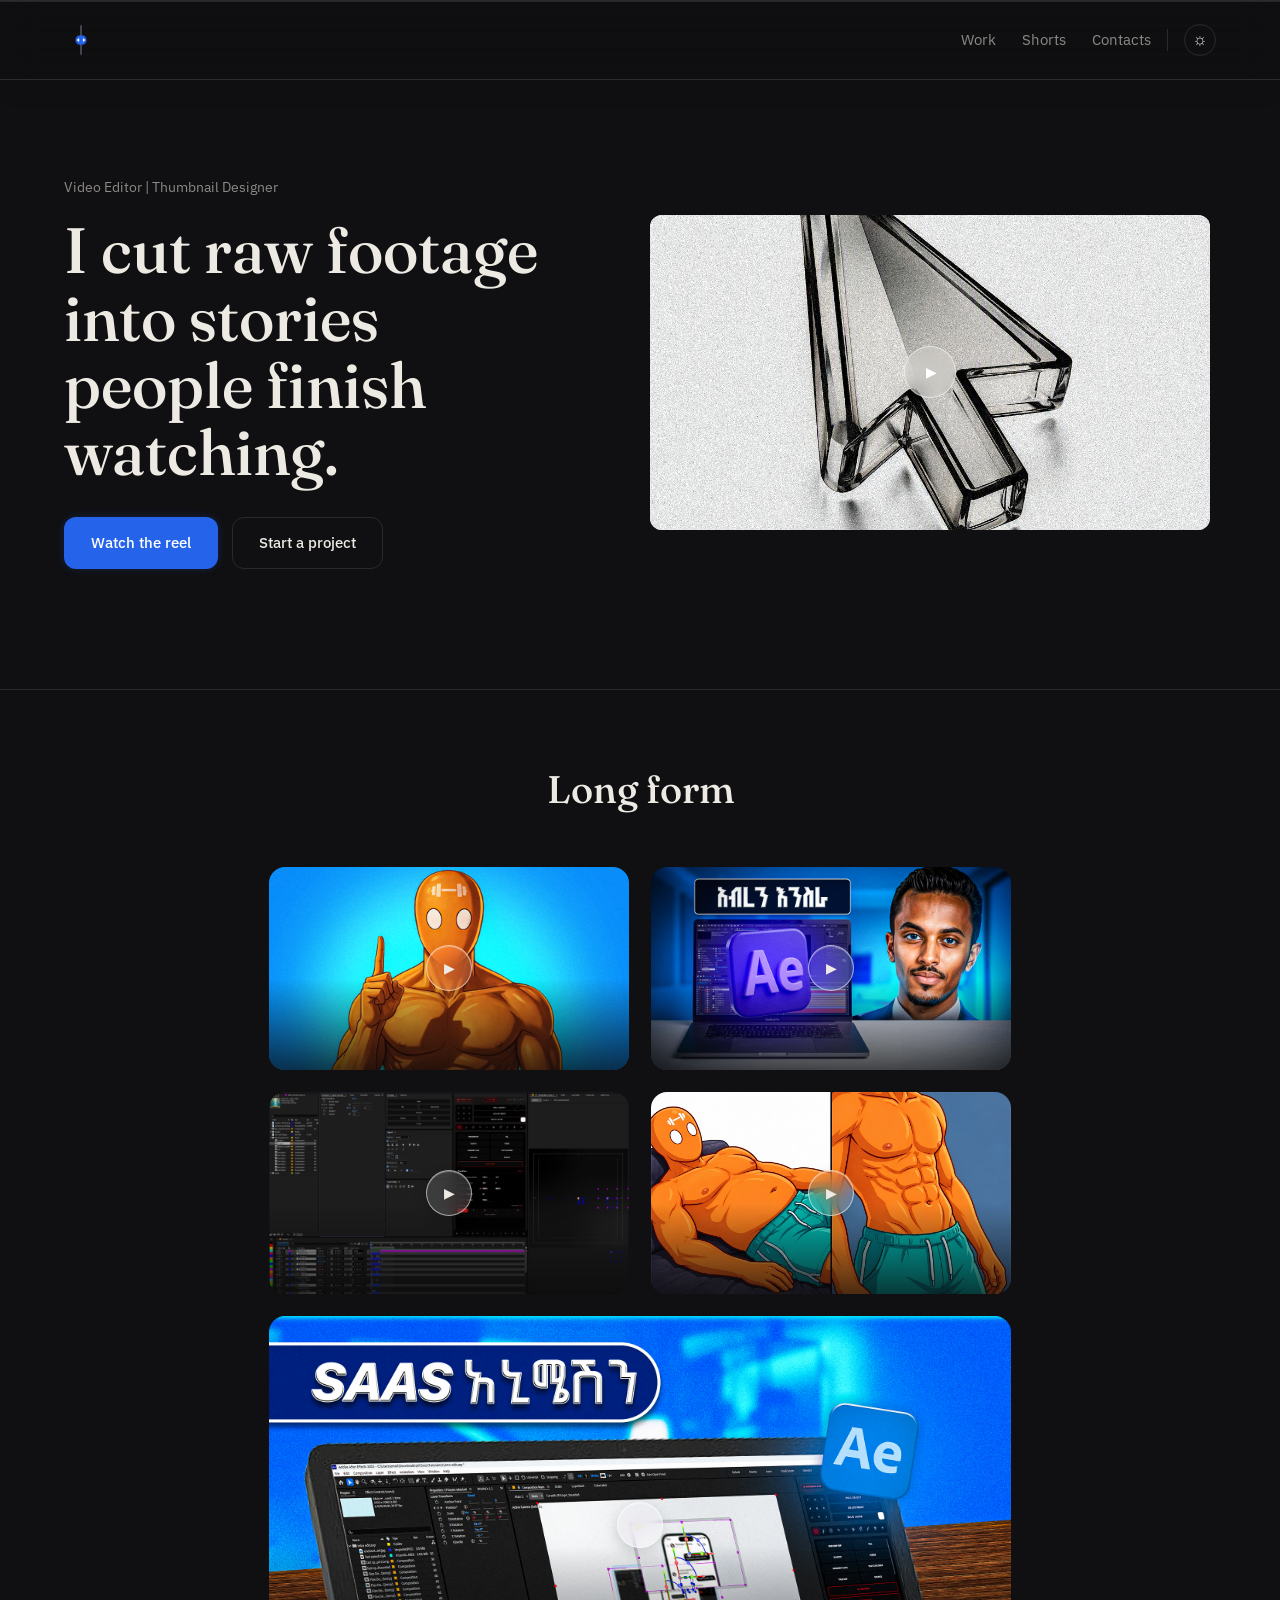
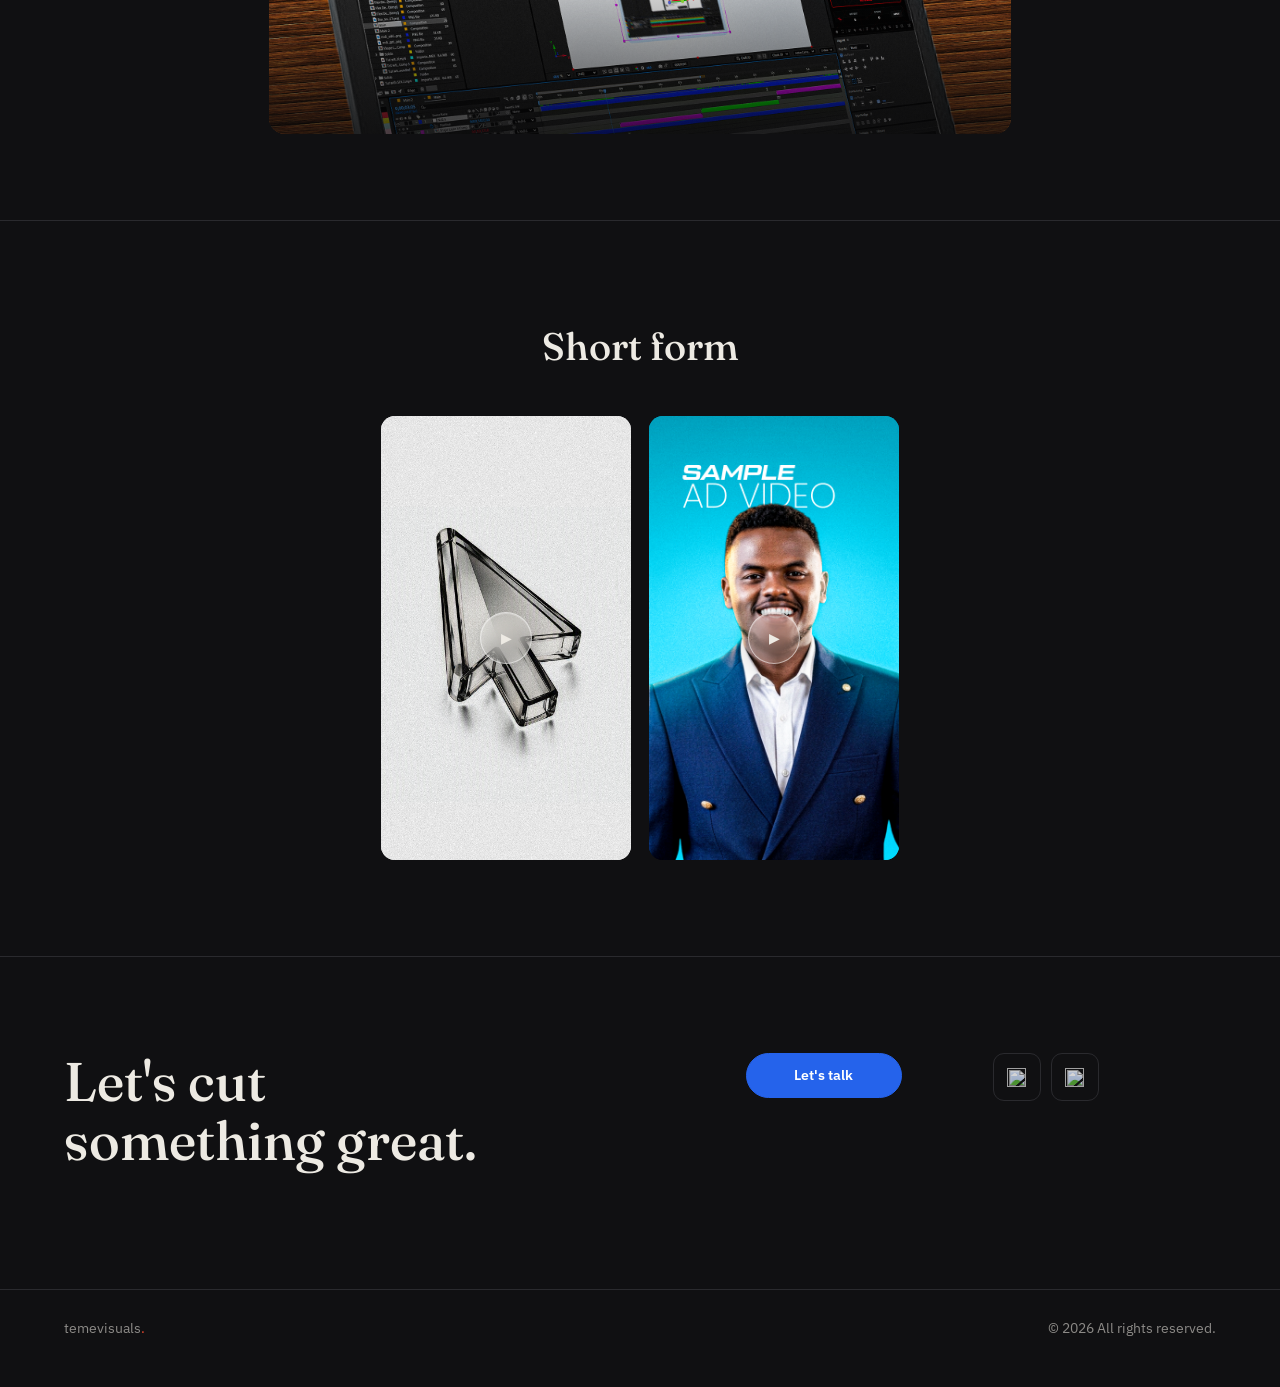
==== commit bd58ffcf: "Describe what you changed" ====
--- a/index.html
+++ b/index.html
@@ -108,7 +108,7 @@
 
       <div class="contact__actions">
         <div class="contact__email-block">
-          <a class="contact__email" href="mailto:you@example.com">Let's talk</a>
+          <a class="contact__email" href="https://t.me/techopiaET" target="_blank" rel="noopener">Let's talk</a>
         </div>
 
         <div class="contact__social-block">
--- a/css/style.css
+++ b/css/style.css
@@ -352,6 +352,13 @@
 .bin-row:nth-child(5).reveal { transition-delay: 0.48s; }
 .bin-row.reveal.is-visible { opacity: 1; }
 
+.bin-row:nth-child(5) {
+  grid-column: 1 / -1;
+  justify-self: stretch;
+  width: 100%;
+  max-width: calc(2 * 360px + 22px);
+}
+
 .bin-row__thumb {
   position: relative;
   width: 100%;
@@ -452,7 +459,19 @@
   aspect-ratio: 9 / 16;
   background: #09090a;
 }
+.short-card__poster {
+  position: absolute;
+  inset: 0;
+  z-index: 1;
+  width: 100%;
+  height: 100%;
+  object-fit: cover;
+  opacity: 1;
+  transition: opacity 0.2s ease;
+}
 .short-card video {
+  position: relative;
+  z-index: 0;
   display: block;
   width: 100%;
   height: 100%;
@@ -481,6 +500,7 @@
   transition: background 0.2s ease, border-color 0.2s ease, opacity 0.2s ease;
 }
 .short-card__play:hover { background: rgba(230, 72, 46, 0.78); border-color: rgba(255, 255, 255, 0.8); color: #150705; }
+.short-card.is-playing .short-card__poster { opacity: 0; }
 .short-card.is-playing .short-card__play { opacity: 0; pointer-events: none; }
 .short-card__placeholder {
   display: flex;
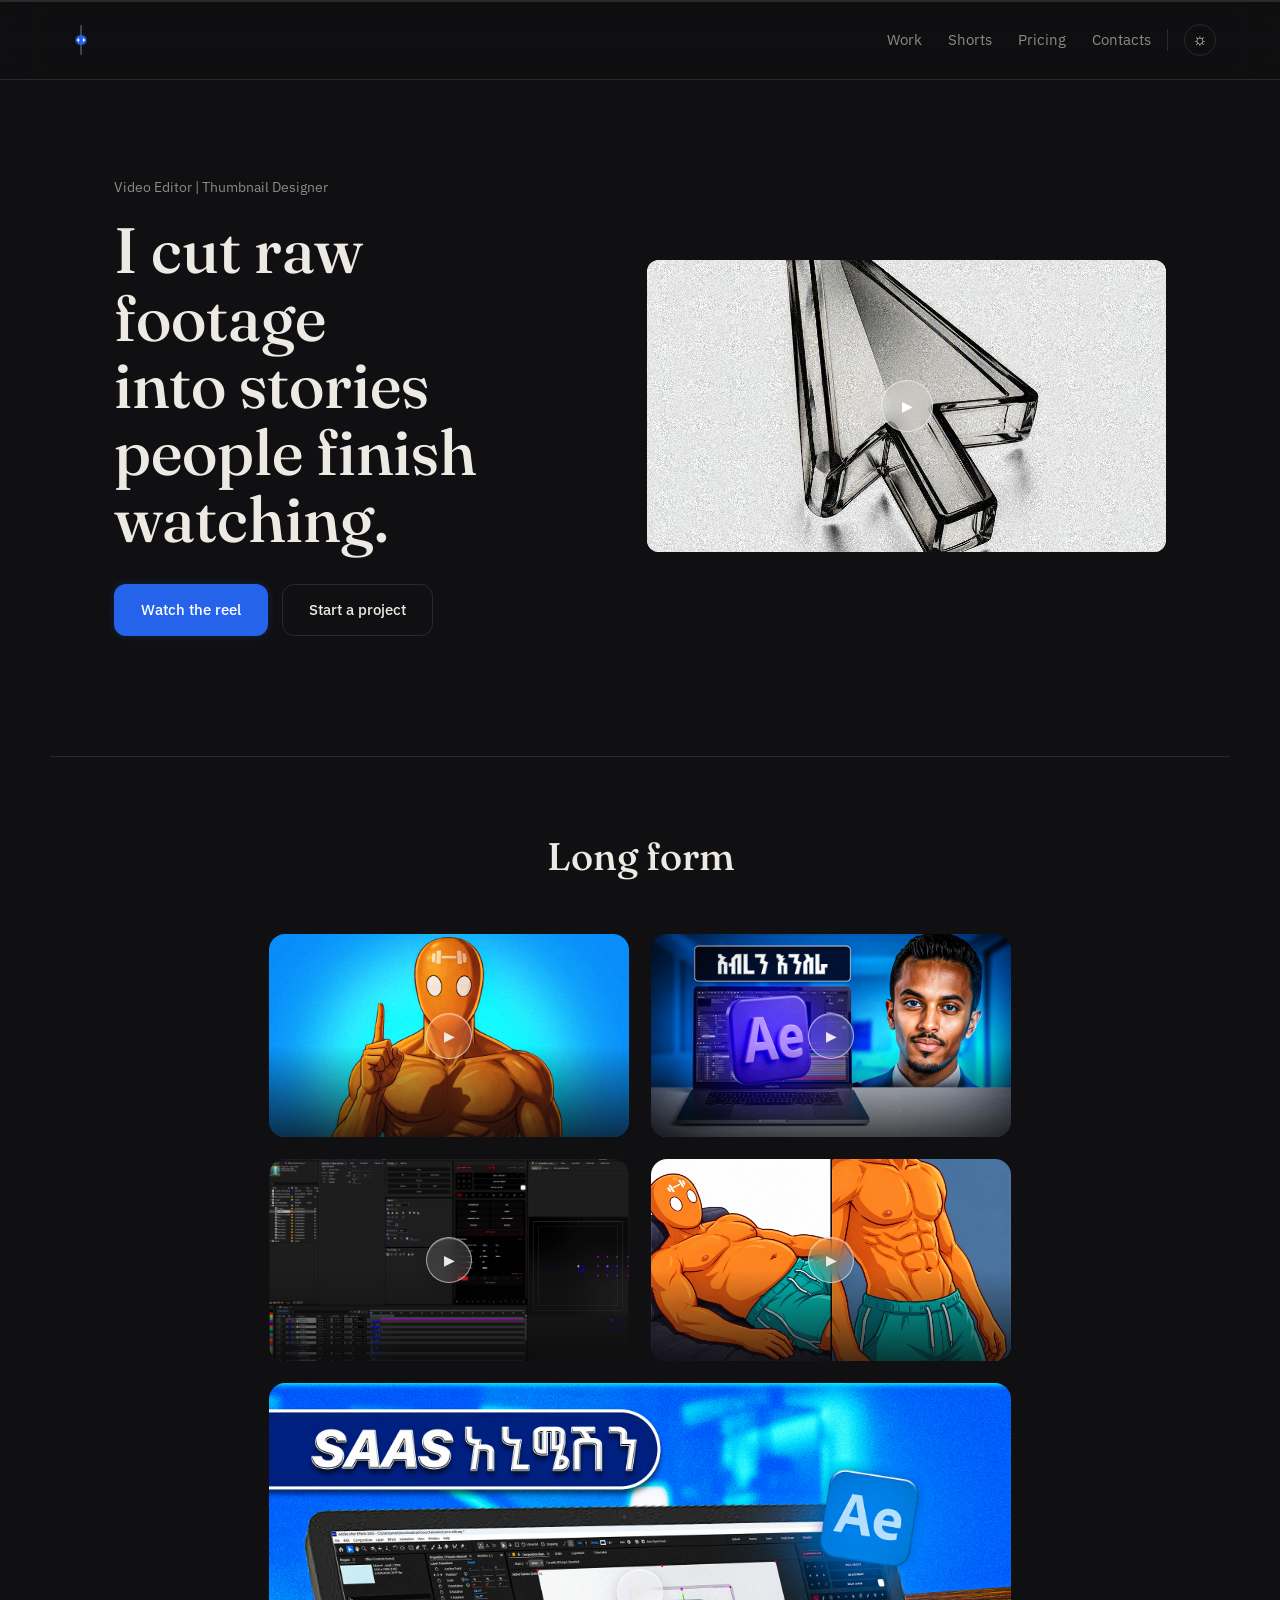
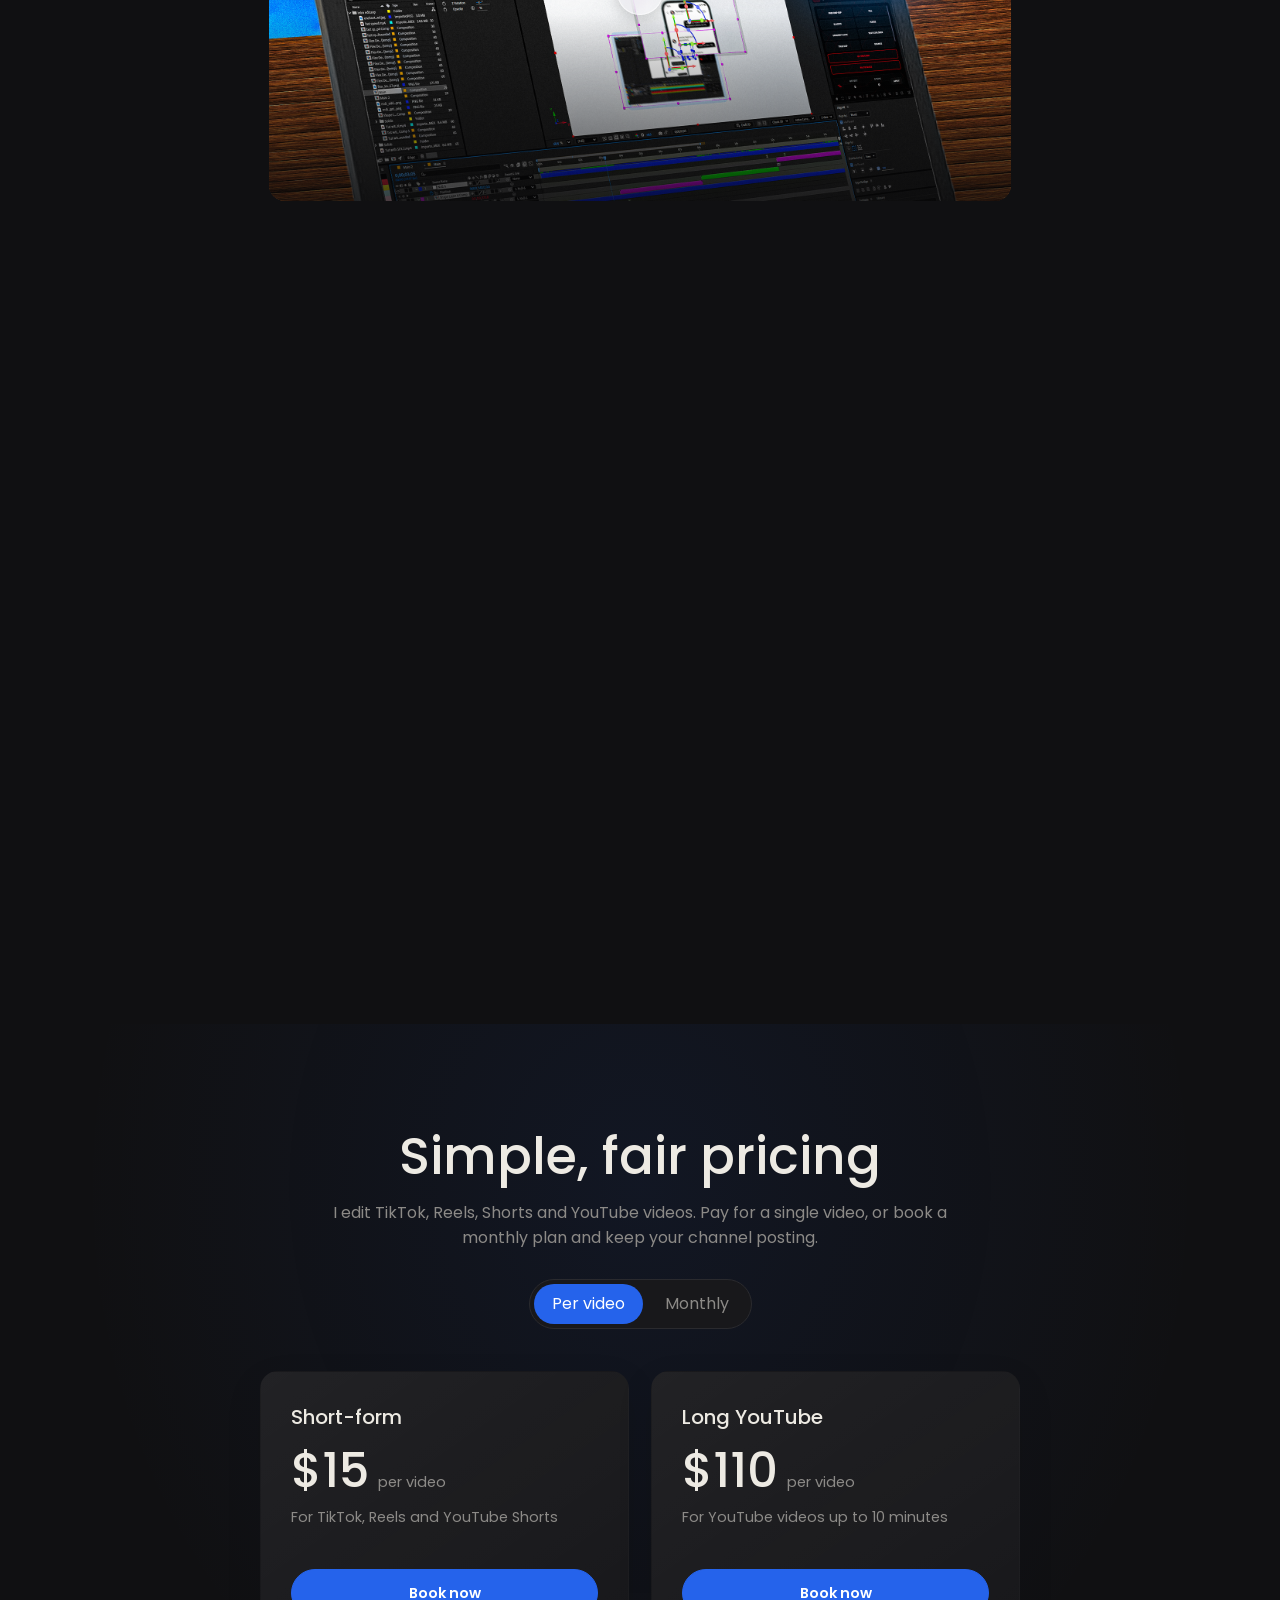
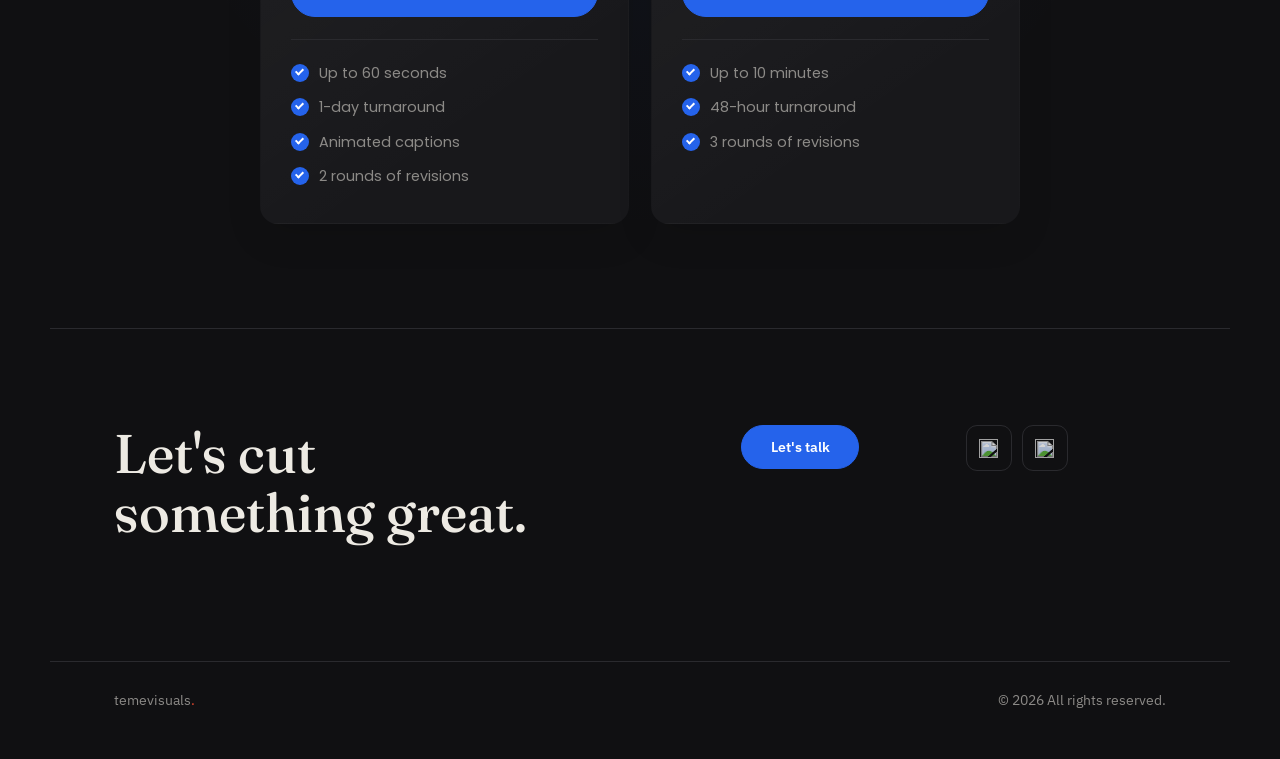
==== commit 9290f5dd: "Describe what you changed" ====
--- a/index.html
+++ b/index.html
@@ -30,6 +30,7 @@
       <nav class="nav__links" id="navLinks">
         <a href="#work">Work</a>
         <a href="#shorts">Shorts</a>
+        <a href="#pricing">Pricing</a>
         <a href="#contact">Contacts</a>
       </nav>
       <span class="nav__divider" aria-hidden="true"></span>
@@ -99,6 +100,21 @@
 
 
     <!-- ============================================= -->
+    <!-- PRICING -->
+    <!-- ============================================= -->
+    <section class="pricing" id="pricing">
+      <div class="pricing__inner">
+        <h2 class="pricing__title">Simple, fair pricing</h2>
+        <p class="pricing__lead">I edit TikTok, Reels, Shorts and YouTube videos. Pay for a single video, or book a monthly plan and keep your channel posting.</p>
+        <div class="pricing__toggle" role="group" aria-label="Choose a pricing type">
+          <button type="button" data-pricing-mode="video" aria-pressed="true">Per video</button>
+          <button type="button" data-pricing-mode="month" aria-pressed="false">Monthly</button>
+        </div>
+        <div class="pricing__grid" id="pricingGrid" aria-live="polite"></div>
+      </div>
+    </section>
+
+    <!-- ============================================= -->
     <!-- CONTACT -->
     <!-- ============================================= -->
     <section class="section contact" id="contact">
--- a/css/style.css
+++ b/css/style.css
@@ -76,6 +76,10 @@
   transition-timing-function: cubic-bezier(0.22, 1, 0.36, 1);
 }
 
+*,
+*::before,
+*::after { box-sizing: border-box; }
+
 img { max-width: 100%; display: block; }
 a { color: inherit; text-decoration: none; }
 
@@ -160,7 +164,7 @@
 }
 .theme-toggle:hover { background: var(--surface); border-color: var(--text-dim); transform: rotate(18deg) scale(1.06); }
 .theme-toggle:active { transform: rotate(32deg) scale(0.92); }
-.theme-toggle__icon { display: block; font-size: 1.05rem; line-height: 1; transition: transform 0.55s cubic-bezier(0.22, 1, 0.36, 1); }
+.theme-toggle__icon { display: grid; place-items: center; width: 100%; height: 100%; font-size: 1.05rem; line-height: 1; transition: transform 0.55s cubic-bezier(0.22, 1, 0.36, 1); }
 .theme-toggle[aria-pressed="true"] .theme-toggle__icon { transform: rotate(180deg); }
 
 .nav__toggle {
@@ -845,6 +849,133 @@
 .contact__social a:hover { color: #2563EB; border-color: #2563EB; background: rgba(37, 99, 235, 0.08); transform: none; }
 
 /* =========================================================
+   PRICING
+   ========================================================= */
+.pricing {
+  position: relative;
+  overflow: hidden;
+  padding: clamp(64px, 9vw, 104px) var(--gutter);
+  color: var(--text);
+  font-family: "Poppins", sans-serif;
+  --accent: #2563EB;
+  --accent-dim: #1d4ed8;
+  background:
+    radial-gradient(ellipse at 50% 18%, rgba(37, 99, 235, 0.08), transparent 62%),
+    var(--bg);
+}
+.pricing__inner { max-width: 980px; margin: 0 auto; text-align: center; }
+.pricing__eyebrow {
+  margin: 0 0 14px;
+  color: var(--accent);
+  font-size: 0.72rem;
+  letter-spacing: 0.08em;
+  text-transform: uppercase;
+}
+.pricing__title {
+  max-width: 760px;
+  margin: 0 auto 16px;
+  font-size: clamp(2rem, 5vw, 3.2rem);
+  font-weight: 500;
+  line-height: 1.12;
+}
+.pricing__lead { max-width: 650px; margin: 0 auto 28px; color: var(--text-dim); }
+.pricing__toggle {
+  display: inline-flex;
+  gap: 4px;
+  padding: 4px;
+  border: 1px solid var(--line);
+  border-radius: 999px;
+  background: var(--surface);
+}
+.pricing__toggle button {
+  padding: 8px 18px;
+  border: 0;
+  border-radius: 999px;
+  background: transparent;
+  color: var(--text-dim);
+  font: inherit;
+  cursor: pointer;
+  transition: background-color 0.25s ease, color 0.25s ease;
+}
+.pricing__toggle button[aria-pressed="true"] { background: var(--accent); color: #fff; }
+.pricing__grid {
+  display: grid;
+  grid-template-columns: repeat(2, minmax(0, 1fr));
+  gap: 22px;
+  max-width: 760px;
+  margin: 42px auto 0;
+  text-align: left;
+}
+.pricing__grid--3 { grid-template-columns: repeat(3, minmax(0, 1fr)); max-width: 1120px; }
+.pricing__card {
+  padding: 30px;
+  border: 1px solid transparent;
+  border-radius: 18px;
+  background: linear-gradient(145deg, rgba(255, 255, 255, 0.045), transparent 72%), var(--surface);
+  box-shadow: 0 14px 36px rgba(0, 0, 0, 0.1);
+}
+.pricing__grid.is-switching .pricing__card { animation: pricing-card-enter 0.32s ease both; }
+.pricing__grid.is-switching .pricing__card:nth-child(2) { animation-delay: 0.06s; }
+@keyframes pricing-card-enter {
+  from { opacity: 0; transform: translateY(10px); }
+  to { opacity: 1; transform: translateY(0); }
+}
+.pricing__card--featured { box-shadow: 0 18px 44px rgba(0, 0, 0, 0.17), inset 0 1px rgba(37, 99, 235, 0.18); }
+.pricing__card h3 { margin: 0 0 12px; font-size: 1.25rem; font-weight: 500; }
+.pricing__price { display: flex; align-items: baseline; gap: 9px; }
+.pricing__price strong { font-size: clamp(2.4rem, 5vw, 3rem); font-weight: 500; line-height: 1.1; }
+.pricing__price span { color: var(--text-dim); font-size: 0.92rem; }
+.pricing__summary { min-height: 2.8em; margin: 8px 0 22px; color: var(--text-dim); font-size: 0.9rem; }
+.pricing__cta {
+  display: block;
+  padding: 12px 16px;
+  border: 1px solid var(--accent);
+  border-radius: 999px;
+  background: var(--accent);
+  color: #fff;
+  font-size: 0.9rem;
+  font-weight: 600;
+  text-align: center;
+  transition: background-color 0.25s ease, border-color 0.25s ease, transform 0.25s ease;
+}
+.pricing__cta:hover { border-color: var(--accent-dim); background: var(--accent-dim); transform: translateY(-1px); }
+.pricing__features { list-style: none; margin: 22px 0 0; padding: 16px 0 0; border-top: 1px solid var(--line); }
+.pricing__features li { display: flex; align-items: flex-start; gap: 10px; padding: 6px 0; color: var(--text-dim); font-size: 0.9rem; }
+.pricing__check {
+  position: relative;
+  flex: 0 0 18px;
+  width: 18px;
+  height: 18px;
+  margin-top: 2px;
+  border-radius: 50%;
+  background: var(--accent);
+}
+.pricing__check::after {
+  position: absolute;
+  top: 3px;
+  left: 6px;
+  width: 5px;
+  height: 8px;
+  border: solid #fff;
+  border-width: 0 2px 2px 0;
+  content: "";
+  transform: rotate(45deg);
+}
+body.is-light .pricing__card { background: linear-gradient(145deg, rgba(255, 255, 255, 0.8), transparent 70%), var(--surface); }
+.pricing + .footer { border-top: 0; }
+@media (prefers-reduced-motion: reduce) {
+  .pricing__grid.is-switching .pricing__card { animation: none; }
+}
+@media (max-width: 900px) {
+  .pricing__grid--3 { grid-template-columns: repeat(2, minmax(0, 1fr)); }
+}
+@media (max-width: 620px) {
+  .pricing { padding-top: 56px; padding-bottom: 64px; }
+  .pricing__grid,.pricing__grid--3 { grid-template-columns: 1fr; gap: 16px; margin-top: 32px; }
+  .pricing__card { padding: 26px 22px; }
+}
+
+/* =========================================================
    FOOTER
    ========================================================= */
 .footer {
@@ -918,7 +1049,7 @@
    ========================================================= */
 @media (max-width: 900px) {
   .hero { grid-template-columns: 1fr; text-align: left; }
-  .hero__scene { justify-self: start; max-width: 320px; }
+  .hero__scene { justify-self: start; max-width: 560px; }
 
   .section--about { grid-template-columns: 1fr; }
   .about__portrait-frame { max-width: 280px; }
@@ -937,6 +1068,7 @@
 }
 
 @media (max-width: 720px) {
+  .nav { padding-top: 12px; padding-bottom: 12px; }
   .nav__links { 
     position: fixed;
     top: 68px;
@@ -955,14 +1087,37 @@
   .nav__links.is-open { max-height: 300px; }
   .nav__links a { padding: 16px var(--gutter); border-top: 1px solid var(--line); }
 
-  .nav__toggle { display: flex; }
+  .nav__toggle { display: flex; width: 40px; height: 40px; }
+  .theme-toggle { width: 40px; height: 40px; }
   .bin { grid-template-columns: 1fr; gap: 16px; padding: 8px 0 14px; }
+  .hero__scene { justify-self: stretch; max-width: none; }
   .software-grid { gap: 10px; }
   .software-tile { padding: 12px; }
   .software-tile__name { font-size: 0.8rem; }
-  .shorts-grid { grid-template-columns: minmax(0, 280px); }
+  .shorts-grid { grid-template-columns: minmax(0, min(100%, 280px)); }
 
   .contact__actions { grid-template-columns: 1fr; gap: 28px; }
 
   .footer { flex-direction: column; gap: 8px; }
 }
+
+@media (max-width: 480px) {
+  :root { --gutter: 18px; }
+
+  .hero { padding-top: 36px; padding-bottom: 56px; }
+  .hero__title { font-size: clamp(2rem, 9vw, 2.6rem); }
+  .hero__actions { gap: 10px; }
+  .hero__actions .btn { justify-content: center; min-height: 44px; padding: 11px 16px; }
+
+  .section { padding-top: 48px; padding-bottom: 48px; }
+  .section__head { margin-bottom: 28px; }
+  .work-section { padding-top: 38px; padding-bottom: 38px; }
+  .shorts-grid { gap: 14px; }
+  .bin { gap: 14px; }
+
+  .contact { gap: 32px; }
+  .contact__title { font-size: clamp(2rem, 9vw, 2.8rem); }
+
+  .modal { padding: 16px; }
+  .modal__close { top: -38px; }
+}
